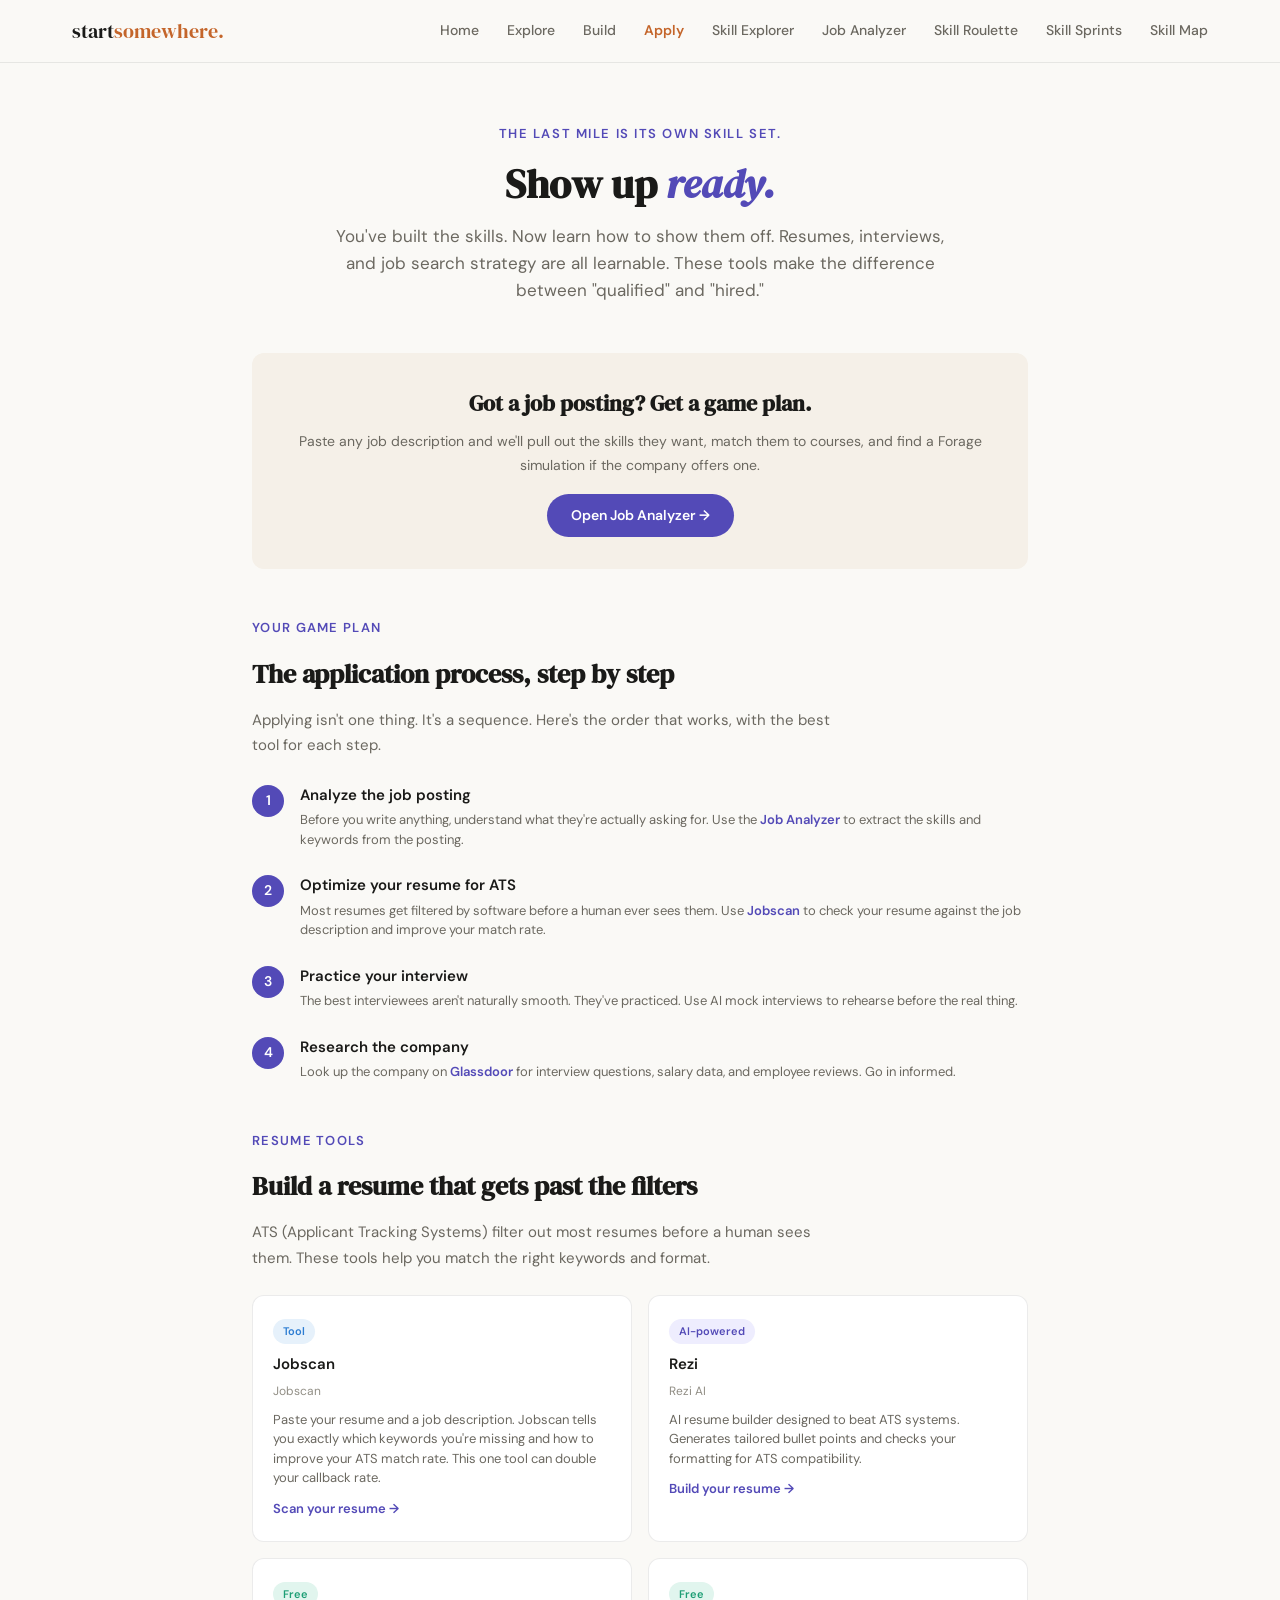
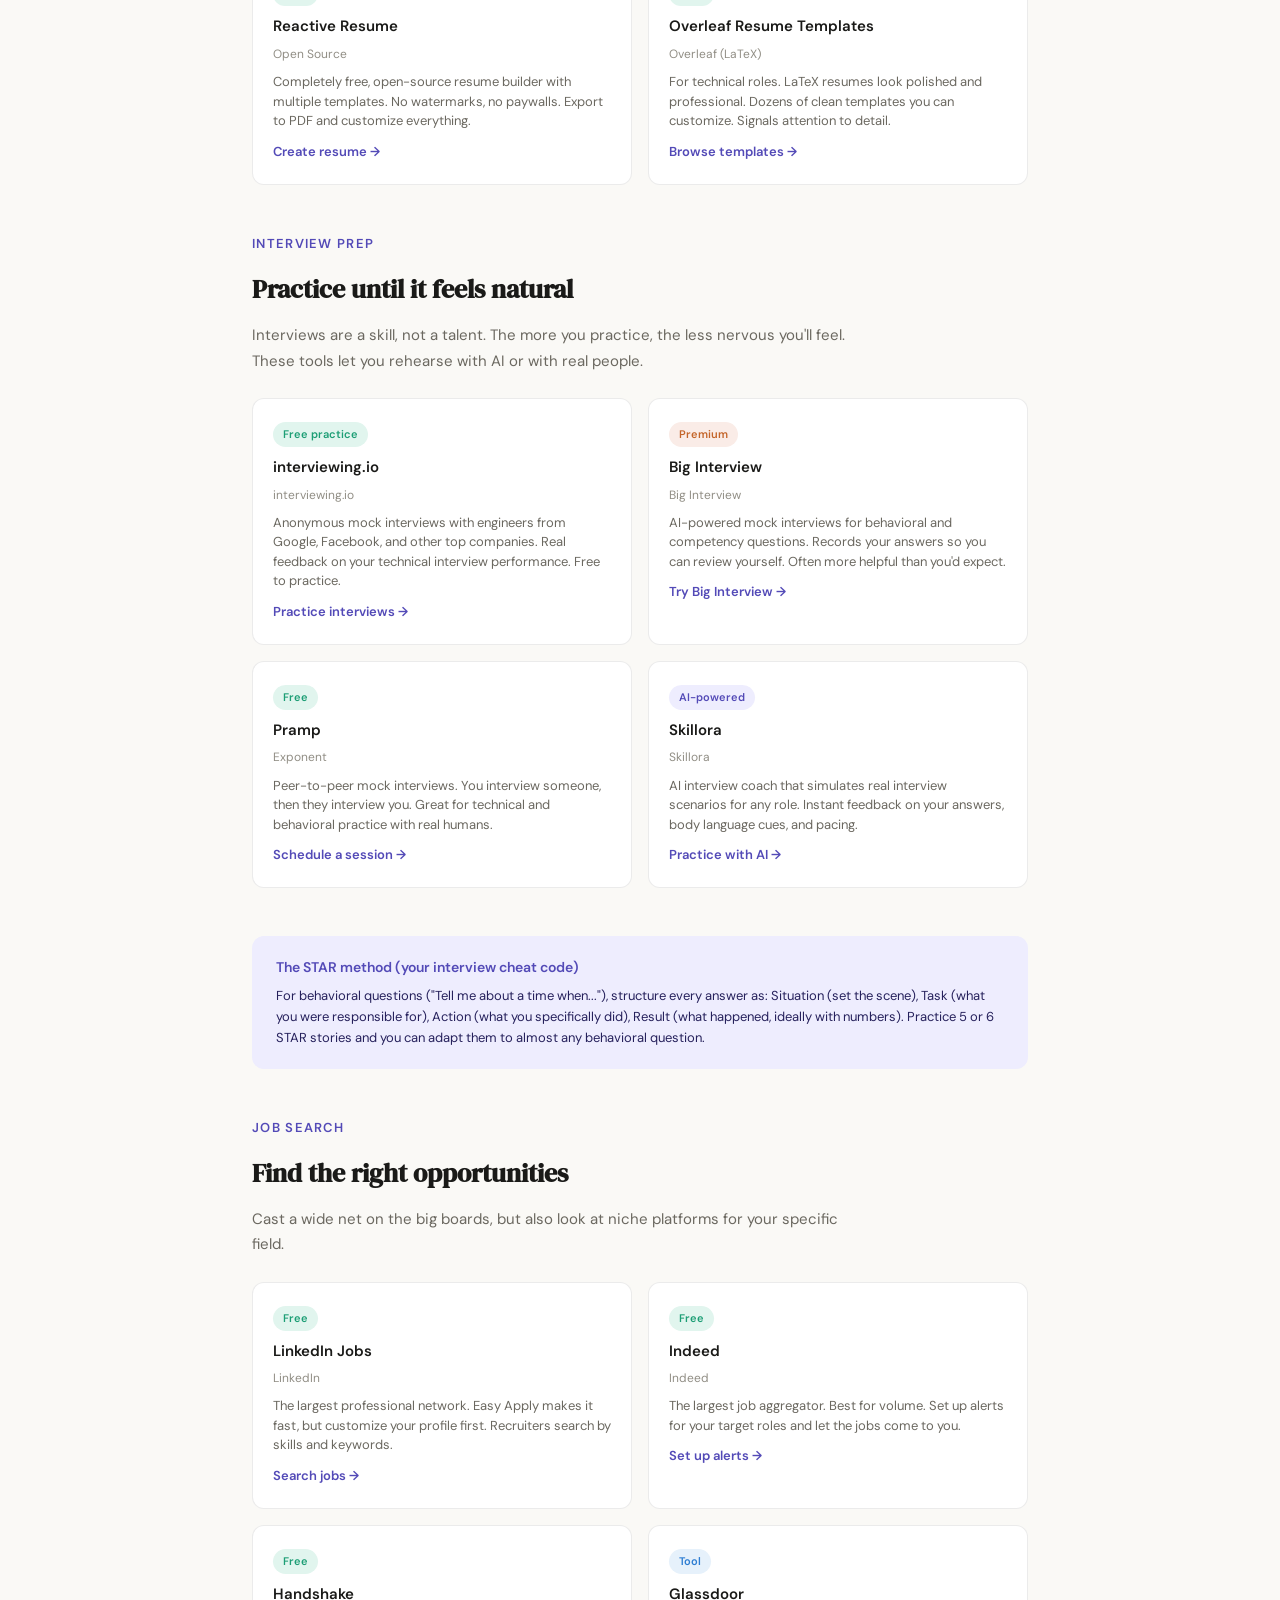
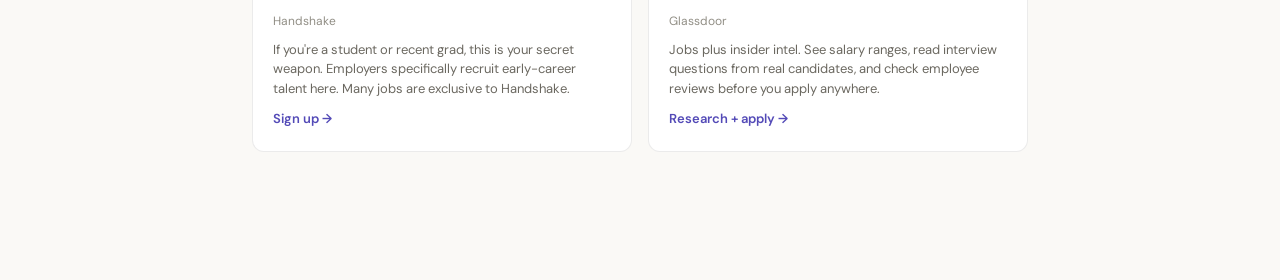
==== apply.html @ e643c097 "Initial commit" ====
<!DOCTYPE html>
<html lang="en">
<head>
<meta charset="UTF-8">
<meta name="viewport" content="width=device-width, initial-scale=1.0">
<title>Start Somewhere — Apply</title>
<link href="https://fonts.googleapis.com/css2?family=DM+Serif+Display:ital@0;1&family=DM+Sans:ital,wght@0,400;0,500;0,600;1,400&display=swap" rel="stylesheet">
<style>
nav { position: sticky; top: 0; z-index: 100; background: rgba(250,249,246,0.95); backdrop-filter: blur(20px); border-bottom: 1px solid rgba(0,0,0,0.08); }
.nav-inner { display: flex; align-items: center; justify-content: space-between; padding: 14px 2rem; max-width: 1200px; margin: 0 auto; }
.nav-logo { font-family: 'DM Serif Display', Georgia, serif; font-size: 20px; text-decoration: none; }
.nav-logo .s { color: #1A1A18; }
.nav-logo .sw { color: #C4652A; }
.nav-links { display: flex; gap: 1.75rem; align-items: center; }
.nav-links a { font-size: 14px; color: #6B6860; text-decoration: none; font-weight: 500; transition: color 0.2s; }
.nav-links a:hover { color: #1A1A18; }
.nav-links a.active { color: #C4652A; font-weight: 600; }
:root {
  --bg: #FAF9F6; --bg-warm: #F5F0E8; --bg-card: #FFFFFF;
  --text: #1A1A18; --text-muted: #6B6860; --text-soft: #918E85;
  --accent: #C4652A; --accent-hover: #A8521F; --accent-light: #FAECE7;
  --teal: #1D9E75; --teal-light: #E1F5EE;
  --purple: #534AB7; --purple-light: #EEEDFE;
  --blue: #2D7DD2; --blue-light: #E6F1FB;
  --border: rgba(0,0,0,0.08);
  --serif: 'DM Serif Display', Georgia, serif;
  --sans: 'DM Sans', -apple-system, sans-serif;
  --radius: 12px; --radius-sm: 8px;
}
* { margin: 0; padding: 0; box-sizing: border-box; }
body { font-family: var(--sans); background: var(--bg); color: var(--text); line-height: 1.7; }

.page-hero { text-align: center; padding: 60px 2rem 48px; max-width: 680px; margin: 0 auto; }
.page-hero .eyebrow { font-size: 13px; font-weight: 600; text-transform: uppercase; letter-spacing: 0.12em; color: var(--purple); margin-bottom: 1rem; }
.page-hero h1 { font-family: var(--serif); font-size: 40px; line-height: 1.15; margin-bottom: 1rem; }
.page-hero h1 em { font-style: italic; color: var(--purple); }
.page-hero p { font-size: 17px; color: var(--text-muted); line-height: 1.6; }

.content { max-width: 840px; margin: 0 auto; padding: 0 2rem 80px; }
.section-label { font-size: 13px; font-weight: 600; text-transform: uppercase; letter-spacing: 0.1em; color: var(--purple); margin-bottom: 0.75rem; }
.section-heading { font-family: var(--serif); font-size: 26px; margin-bottom: 0.75rem; }
.section-desc { font-size: 15px; color: var(--text-muted); margin-bottom: 1.5rem; max-width: 600px; }

.resource-grid { display: grid; grid-template-columns: 1fr 1fr; gap: 1rem; margin-bottom: 3rem; }
.resource-card {
  background: var(--bg-card); border: 1px solid var(--border); border-radius: var(--radius);
  padding: 1.25rem; text-decoration: none; color: inherit; display: block; transition: all 0.25s;
}
.resource-card:hover { border-color: var(--purple); transform: translateY(-2px); box-shadow: 0 6px 20px rgba(0,0,0,0.05); }
.tag { display: inline-block; font-size: 11px; font-weight: 600; padding: 3px 10px; border-radius: 20px; margin-bottom: 8px; }
.tag-free { background: var(--teal-light); color: var(--teal); }
.tag-ai { background: var(--purple-light); color: var(--purple); }
.tag-tool { background: var(--blue-light); color: var(--blue); }
.tag-premium { background: var(--accent-light); color: var(--accent); }
.resource-card h3 { font-size: 15px; font-weight: 600; margin-bottom: 4px; }
.resource-card .provider { font-size: 12px; color: var(--text-soft); margin-bottom: 8px; }
.resource-card p { font-size: 13px; color: var(--text-muted); line-height: 1.5; }
.resource-card .arrow { font-size: 13px; color: var(--purple); font-weight: 600; margin-top: 10px; display: inline-block; transition: transform 0.2s; }
.resource-card:hover .arrow { transform: translateX(4px); }

.internal-cta {
  background: var(--bg-warm); border-radius: var(--radius); padding: 2rem; text-align: center; margin-bottom: 3rem;
}
.internal-cta h3 { font-family: var(--serif); font-size: 22px; margin-bottom: 0.5rem; }
.internal-cta p { font-size: 14px; color: var(--text-muted); margin-bottom: 1rem; }
.internal-cta a {
  display: inline-block; background: var(--purple); color: white; padding: 10px 24px;
  border-radius: 999px; text-decoration: none; font-size: 14px; font-weight: 600; transition: background 0.2s;
}
.internal-cta a:hover { background: #3C3489; }

.tip-box {
  background: var(--purple-light); border-radius: var(--radius); padding: 1.25rem 1.5rem; margin-bottom: 3rem;
}
.tip-box h4 { font-size: 14px; font-weight: 600; color: var(--purple); margin-bottom: 6px; }
.tip-box p { font-size: 13px; color: #26215C; line-height: 1.6; }

.steps { margin-bottom: 3rem; }
.step {
  display: flex; gap: 1rem; align-items: flex-start; margin-bottom: 1.5rem;
}
.step-num {
  width: 32px; height: 32px; border-radius: 50%; background: var(--purple); color: white;
  display: flex; align-items: center; justify-content: center; font-size: 14px; font-weight: 600;
  flex-shrink: 0; margin-top: 2px;
}
.step-content h3 { font-size: 15px; font-weight: 600; margin-bottom: 2px; }
.step-content p { font-size: 13px; color: var(--text-muted); line-height: 1.5; }
.step-content a { color: var(--purple); font-weight: 600; text-decoration: none; }
.step-content a:hover { text-decoration: underline; }

@media (max-width: 640px) {
  .nav-inner { padding: 12px 1rem; }
  .nav-links { gap: 1rem; flex-wrap: wrap; }
  .resource-grid { grid-template-columns: 1fr; }
  
  
  .page-hero { padding: 40px 1.5rem 32px; }
  .page-hero h1 { font-size: 30px; }
  .content { padding: 0 1.5rem 60px; }
}

/* MOBILE HAMBURGER NAV */
.nav-hamburger {
  display: none; align-items: center; justify-content: center;
  width: 36px; height: 36px; cursor: pointer; border: none;
  background: transparent; padding: 0; flex-direction: column; gap: 5px;
}
.nav-hamburger span {
  display: block; width: 20px; height: 2px; background: #1A1A18;
  transition: all 0.3s; border-radius: 1px;
}
.nav-hamburger.open span:nth-child(1) { transform: translateY(7px) rotate(45deg); }
.nav-hamburger.open span:nth-child(2) { opacity: 0; }
.nav-hamburger.open span:nth-child(3) { transform: translateY(-7px) rotate(-45deg); }
.mobile-menu {
  display: none; position: fixed; top: 53px; left: 0; right: 0; bottom: 0;
  background: rgba(250,249,246,0.98); backdrop-filter: blur(20px);
  z-index: 99; padding: 2rem 1.5rem; overflow-y: auto;
}
.mobile-menu.open { display: flex; flex-direction: column; gap: 0; }
.mobile-menu a {
  display: block; padding: 14px 0; font-size: 16px; color: #6B6860;
  text-decoration: none; font-weight: 500; border-bottom: 1px solid rgba(0,0,0,0.08);
  transition: color 0.2s;
}
.mobile-menu a:hover, .mobile-menu a.active { color: #C4652A; }
@media (max-width: 768px) { .nav-hamburger { display: flex; } .nav-links { display: none !important; } }
</style>
</head>
<body>

<nav>
  <div class="nav-inner">
    <a href="start-somewhere.html" class="nav-logo"><span class="s">start</span><span class="sw">somewhere.</span></a>
    <button class="nav-hamburger" id="navHamburger" onclick="toggleMobileMenu()"><span></span><span></span><span></span></button>
    <div class="nav-links">
      <a href="start-somewhere.html">Home</a>
      <a href="explore.html">Explore</a>
      <a href="build.html">Build</a>
      <a href="apply.html" class="active">Apply</a>
      <a href="skill-explorer-production.html">Skill Explorer</a>
      <a href="job-analyzer.html">Job Analyzer</a>
      <a href="skill-roulette.html">Skill Roulette</a>
      <a href="skill-sprints.html">Skill Sprints</a>
      <a href="skill-map.html">Skill Map</a>
    </div>
  </div>
</nav>
<div class="mobile-menu" id="mobileMenu">
  <a href="start-somewhere.html">Home</a>
  <a href="explore.html">Explore</a>
  <a href="build.html">Build</a>
  <a href="apply.html" class="active">Apply</a>
  <a href="skill-explorer-production.html">Skill Explorer</a>
  <a href="job-analyzer.html">Job Analyzer</a>
  <a href="skill-roulette.html">Skill Roulette</a>
  <a href="skill-sprints.html">Skill Sprints</a>
  <a href="skill-map.html">Skill Map</a>
</div>

<div class="page-hero">
  <div class="eyebrow">The last mile is its own skill set.</div>
  <h1>Show up <em>ready.</em></h1>
  <p>You've built the skills. Now learn how to show them off. Resumes, interviews, and job search strategy are all learnable. These tools make the difference between "qualified" and "hired."</p>
</div>

<div class="content">

  <div class="internal-cta">
    <h3>Got a job posting? Get a game plan.</h3>
    <p>Paste any job description and we'll pull out the skills they want, match them to courses, and find a Forage simulation if the company offers one.</p>
    <a href="job-analyzer.html">Open Job Analyzer &#8594;</a>
  </div>

  <div class="section-label">Your game plan</div>
  <h2 class="section-heading">The application process, step by step</h2>
  <p class="section-desc">Applying isn't one thing. It's a sequence. Here's the order that works, with the best tool for each step.</p>

  <div class="steps">
    <div class="step">
      <div class="step-num">1</div>
      <div class="step-content">
        <h3>Analyze the job posting</h3>
        <p>Before you write anything, understand what they're actually asking for. Use the <a href="job-analyzer.html">Job Analyzer</a> to extract the skills and keywords from the posting.</p>
      </div>
    </div>
    <div class="step">
      <div class="step-num">2</div>
      <div class="step-content">
        <h3>Optimize your resume for ATS</h3>
        <p>Most resumes get filtered by software before a human ever sees them. Use <a href="https://www.jobscan.co/" target="_blank" rel="noopener">Jobscan</a> to check your resume against the job description and improve your match rate.</p>
      </div>
    </div>
    <div class="step">
      <div class="step-num">3</div>
      <div class="step-content">
        <h3>Practice your interview</h3>
        <p>The best interviewees aren't naturally smooth. They've practiced. Use AI mock interviews to rehearse before the real thing.</p>
      </div>
    </div>
    <div class="step">
      <div class="step-num">4</div>
      <div class="step-content">
        <h3>Research the company</h3>
        <p>Look up the company on <a href="https://www.glassdoor.com/" target="_blank" rel="noopener">Glassdoor</a> for interview questions, salary data, and employee reviews. Go in informed.</p>
      </div>
    </div>
  </div>

  <div class="section-label">Resume tools</div>
  <h2 class="section-heading">Build a resume that gets past the filters</h2>
  <p class="section-desc">ATS (Applicant Tracking Systems) filter out most resumes before a human sees them. These tools help you match the right keywords and format.</p>

  <div class="resource-grid">
    <a class="resource-card" href="https://www.jobscan.co/" target="_blank" rel="noopener">
      <span class="tag tag-tool">Tool</span>
      <h3>Jobscan</h3>
      <div class="provider">Jobscan</div>
      <p>Paste your resume and a job description. Jobscan tells you exactly which keywords you're missing and how to improve your ATS match rate. This one tool can double your callback rate.</p>
      <span class="arrow">Scan your resume &#8594;</span>
    </a>
    <a class="resource-card" href="https://www.rezi.ai/" target="_blank" rel="noopener">
      <span class="tag tag-ai">AI-powered</span>
      <h3>Rezi</h3>
      <div class="provider">Rezi AI</div>
      <p>AI resume builder designed to beat ATS systems. Generates tailored bullet points and checks your formatting for ATS compatibility.</p>
      <span class="arrow">Build your resume &#8594;</span>
    </a>
    <a class="resource-card" href="https://rxresu.me/" target="_blank" rel="noopener">
      <span class="tag tag-free">Free</span>
      <h3>Reactive Resume</h3>
      <div class="provider">Open Source</div>
      <p>Completely free, open-source resume builder with multiple templates. No watermarks, no paywalls. Export to PDF and customize everything.</p>
      <span class="arrow">Create resume &#8594;</span>
    </a>
    <a class="resource-card" href="https://www.overleaf.com/latex/templates/tagged/cv" target="_blank" rel="noopener">
      <span class="tag tag-free">Free</span>
      <h3>Overleaf Resume Templates</h3>
      <div class="provider">Overleaf (LaTeX)</div>
      <p>For technical roles. LaTeX resumes look polished and professional. Dozens of clean templates you can customize. Signals attention to detail.</p>
      <span class="arrow">Browse templates &#8594;</span>
    </a>
  </div>

  <div class="section-label">Interview prep</div>
  <h2 class="section-heading">Practice until it feels natural</h2>
  <p class="section-desc">Interviews are a skill, not a talent. The more you practice, the less nervous you'll feel. These tools let you rehearse with AI or with real people.</p>

  <div class="resource-grid">
    <a class="resource-card" href="https://www.interviewing.io/" target="_blank" rel="noopener">
      <span class="tag tag-free">Free practice</span>
      <h3>interviewing.io</h3>
      <div class="provider">interviewing.io</div>
      <p>Anonymous mock interviews with engineers from Google, Facebook, and other top companies. Real feedback on your technical interview performance. Free to practice.</p>
      <span class="arrow">Practice interviews &#8594;</span>
    </a>
    <a class="resource-card" href="https://www.biginterview.com/" target="_blank" rel="noopener">
      <span class="tag tag-premium">Premium</span>
      <h3>Big Interview</h3>
      <div class="provider">Big Interview</div>
      <p>AI-powered mock interviews for behavioral and competency questions. Records your answers so you can review yourself. Often more helpful than you'd expect.</p>
      <span class="arrow">Try Big Interview &#8594;</span>
    </a>
    <a class="resource-card" href="https://www.pramp.com/" target="_blank" rel="noopener">
      <span class="tag tag-free">Free</span>
      <h3>Pramp</h3>
      <div class="provider">Exponent</div>
      <p>Peer-to-peer mock interviews. You interview someone, then they interview you. Great for technical and behavioral practice with real humans.</p>
      <span class="arrow">Schedule a session &#8594;</span>
    </a>
    <a class="resource-card" href="https://www.skillora.ai/" target="_blank" rel="noopener">
      <span class="tag tag-ai">AI-powered</span>
      <h3>Skillora</h3>
      <div class="provider">Skillora</div>
      <p>AI interview coach that simulates real interview scenarios for any role. Instant feedback on your answers, body language cues, and pacing.</p>
      <span class="arrow">Practice with AI &#8594;</span>
    </a>
  </div>

  <div class="tip-box">
    <h4>The STAR method (your interview cheat code)</h4>
    <p>For behavioral questions ("Tell me about a time when..."), structure every answer as: Situation (set the scene), Task (what you were responsible for), Action (what you specifically did), Result (what happened, ideally with numbers). Practice 5 or 6 STAR stories and you can adapt them to almost any behavioral question.</p>
  </div>

  <div class="section-label">Job search</div>
  <h2 class="section-heading">Find the right opportunities</h2>
  <p class="section-desc">Cast a wide net on the big boards, but also look at niche platforms for your specific field.</p>

  <div class="resource-grid">
    <a class="resource-card" href="https://www.linkedin.com/jobs/" target="_blank" rel="noopener">
      <span class="tag tag-free">Free</span>
      <h3>LinkedIn Jobs</h3>
      <div class="provider">LinkedIn</div>
      <p>The largest professional network. Easy Apply makes it fast, but customize your profile first. Recruiters search by skills and keywords.</p>
      <span class="arrow">Search jobs &#8594;</span>
    </a>
    <a class="resource-card" href="https://www.indeed.com/" target="_blank" rel="noopener">
      <span class="tag tag-free">Free</span>
      <h3>Indeed</h3>
      <div class="provider">Indeed</div>
      <p>The largest job aggregator. Best for volume. Set up alerts for your target roles and let the jobs come to you.</p>
      <span class="arrow">Set up alerts &#8594;</span>
    </a>
    <a class="resource-card" href="https://joinhandshake.com/" target="_blank" rel="noopener">
      <span class="tag tag-free">Free</span>
      <h3>Handshake</h3>
      <div class="provider">Handshake</div>
      <p>If you're a student or recent grad, this is your secret weapon. Employers specifically recruit early-career talent here. Many jobs are exclusive to Handshake.</p>
      <span class="arrow">Sign up &#8594;</span>
    </a>
    <a class="resource-card" href="https://www.glassdoor.com/" target="_blank" rel="noopener">
      <span class="tag tag-tool">Tool</span>
      <h3>Glassdoor</h3>
      <div class="provider">Glassdoor</div>
      <p>Jobs plus insider intel. See salary ranges, read interview questions from real candidates, and check employee reviews before you apply anywhere.</p>
      <span class="arrow">Research + apply &#8594;</span>
    </a>
  </div>

</div>


<script>
function toggleMobileMenu(){var h=document.getElementById('navHamburger'),m=document.getElementById('mobileMenu');h.classList.toggle('open');m.classList.toggle('open');document.body.style.overflow=m.classList.contains('open')?'hidden':'';}
</script>
<!-- SS_PROGRESS_TRACKER -->
<script>
// ========== START SOMEWHERE PROGRESS TRACKER ==========
// Self-contained gamified progress system using localStorage
(function() {
  var LEVELS = [
    { name: "Curious", xp: 0, color: "#918E85" },
    { name: "Explorer", xp: 25, color: "#534AB7" },
    { name: "Builder", xp: 75, color: "#1D9E75" },
    { name: "Momentum", xp: 150, color: "#C4652A" },
    { name: "Unstoppable", xp: 300, color: "#B8336A" }
  ];

  var BADGES = {
    first_step:     { icon: "🚀", name: "First Step",      desc: "Did something. That's the whole point.", check: function(s) { return s.totalActions >= 1; } },
    sprint_star:    { icon: "⚡", name: "Sprint Star",      desc: "Completed 5 skill sprints.", check: function(s) { return s.sprintsCompleted >= 5; } },
    scholar:        { icon: "📚", name: "Scholar",          desc: "Clicked through to 10 courses.", check: function(s) { return s.coursesClicked >= 10; } },
    cartographer:   { icon: "🗺️", name: "Cartographer",    desc: "Explored the Skill Map.", check: function(s) { return s.visitedPages.indexOf("skill-map") >= 0; } },
    deep_diver:     { icon: "🔍", name: "Deep Diver",       desc: "Checked out 3 different careers.", check: function(s) { return s.careersViewed >= 3; } },
    full_send:      { icon: "🎯", name: "Full Send",        desc: "Visited Explore, Build, and Apply.", check: function(s) { var p = s.visitedPages; return p.indexOf("explore") >= 0 && p.indexOf("build") >= 0 && p.indexOf("apply") >= 0; } },
    roulette:       { icon: "🎲", name: "Roulette Roller",  desc: "Spun the roulette 3 times.", check: function(s) { return s.rouletteSpins >= 3; } },
    completionist:  { icon: "👑", name: "Completionist",    desc: "Finished all 18 sprints.", check: function(s) { return s.sprintsCompleted >= 18; } },
    skill_hunter:   { icon: "🎪", name: "Skill Hunter",     desc: "Explored 10 different skills.", check: function(s) { return s.skillsExplored >= 10; } },
    analyzer:       { icon: "🔬", name: "Analyzer",         desc: "Used the Job Analyzer.", check: function(s) { return s.jobsAnalyzed >= 1; } }
  };

  // ---- State management ----
  function getState() {
    try {
      var raw = localStorage.getItem("ss_progress");
      if (raw) return JSON.parse(raw);
    } catch(e) {}
    return {
      xp: 0,
      totalActions: 0,
      sprintsCompleted: 0,
      coursesClicked: 0,
      careersViewed: 0,
      skillsExplored: 0,
      rouletteSpins: 0,
      jobsAnalyzed: 0,
      visitedPages: [],
      earnedBadges: [],
      completedSprintIds: [],
      viewedCareerNames: [],
      clickedCourseNames: [],
      exploredSkillNames: []
    };
  }

  function saveState(s) {
    try { localStorage.setItem("ss_progress", JSON.stringify(s)); } catch(e) {}
  }

  function getLevel(xp) {
    var level = LEVELS[0];
    for (var i = 0; i < LEVELS.length; i++) {
      if (xp >= LEVELS[i].xp) level = LEVELS[i];
    }
    return level;
  }

  function getNextLevel(xp) {
    for (var i = 0; i < LEVELS.length; i++) {
      if (xp < LEVELS[i].xp) return LEVELS[i];
    }
    return null;
  }

  function checkBadges(state) {
    var newBadges = [];
    var keys = Object.keys(BADGES);
    for (var i = 0; i < keys.length; i++) {
      var key = keys[i];
      if (state.earnedBadges.indexOf(key) < 0 && BADGES[key].check(state)) {
        state.earnedBadges.push(key);
        newBadges.push(key);
      }
    }
    return newBadges;
  }

  // ---- Public API ----
  window.SSProgress = {
    award: function(type, detail) {
      var s = getState();
      var xpGain = 0;

      if (type === "sprint") {
        if (detail && s.completedSprintIds.indexOf(detail) >= 0) return; // already done
        if (detail) s.completedSprintIds.push(detail);
        s.sprintsCompleted++;
        xpGain = 15;
      } else if (type === "course") {
        if (detail && s.clickedCourseNames.indexOf(detail) < 0) {
          s.clickedCourseNames.push(detail);
        }
        s.coursesClicked++;
        xpGain = 5;
      } else if (type === "career") {
        if (detail && s.viewedCareerNames.indexOf(detail) < 0) {
          s.viewedCareerNames.push(detail);
          s.careersViewed++;
          xpGain = 5;
        }
      } else if (type === "skill") {
        if (detail && s.exploredSkillNames.indexOf(detail) < 0) {
          s.exploredSkillNames.push(detail);
          s.skillsExplored++;
          xpGain = 3;
        }
      } else if (type === "roulette") {
        s.rouletteSpins++;
        xpGain = 5;
      } else if (type === "job_analyze") {
        s.jobsAnalyzed++;
        xpGain = 10;
      } else if (type === "page") {
        if (detail && s.visitedPages.indexOf(detail) < 0) {
          s.visitedPages.push(detail);
          xpGain = 1;
        }
      }

      if (xpGain > 0) {
        s.xp += xpGain;
        s.totalActions++;
        var oldLevel = getLevel(s.xp - xpGain);
        var newLevel = getLevel(s.xp);
        var newBadges = checkBadges(s);
        saveState(s);
        updateWidget(s);

        if (newLevel.name !== oldLevel.name) {
          showToast("Level up! You're now " + newLevel.name + " 🎉", newLevel.color);
        } else if (newBadges.length > 0) {
          var b = BADGES[newBadges[0]];
          showToast(b.icon + " " + b.name + " unlocked!", "#C4652A");
        } else if (xpGain >= 10) {
          showToast("+" + xpGain + " XP", "#1D9E75");
        }
      }
    },

    getState: getState,
    getLevel: function() { return getLevel(getState().xp); },

    reset: function() {
      localStorage.removeItem("ss_progress");
      updateWidget(getState());
    }
  };

  // ---- Toast notification ----
  function showToast(msg, color) {
    var toast = document.createElement("div");
    toast.className = "ss-toast";
    toast.style.cssText = "position:fixed;bottom:80px;right:20px;z-index:10001;background:" + (color || "#C4652A") + ";color:white;padding:10px 18px;border-radius:8px;font-family:'DM Sans',sans-serif;font-size:14px;font-weight:600;opacity:0;transform:translateY(10px);transition:all 0.3s;box-shadow:0 4px 12px rgba(0,0,0,0.15);pointer-events:none;";
    toast.textContent = msg;
    document.body.appendChild(toast);
    requestAnimationFrame(function() {
      toast.style.opacity = "1";
      toast.style.transform = "translateY(0)";
    });
    setTimeout(function() {
      toast.style.opacity = "0";
      toast.style.transform = "translateY(10px)";
      setTimeout(function() { toast.remove(); }, 300);
    }, 2500);
  }

  // ---- Widget ----
  function createWidget() {
    var css = document.createElement("style");
    css.textContent = [
      ".ss-widget{position:fixed;bottom:20px;right:20px;z-index:10000;font-family:'DM Sans',sans-serif;}",
      ".ss-pill{display:flex;align-items:center;gap:8px;background:#FFFFFF;border:1px solid rgba(0,0,0,0.1);border-radius:40px;padding:6px 14px 6px 8px;cursor:pointer;box-shadow:0 2px 12px rgba(0,0,0,0.08);transition:all 0.2s;}",
      ".ss-pill:hover{box-shadow:0 4px 20px rgba(0,0,0,0.12);transform:translateY(-1px);}",
      ".ss-pill-xp{width:28px;height:28px;border-radius:50%;display:flex;align-items:center;justify-content:center;font-size:12px;font-weight:700;color:white;}",
      ".ss-pill-info{display:flex;flex-direction:column;line-height:1.2;}",
      ".ss-pill-level{font-size:11px;font-weight:600;color:#1A1A18;}",
      ".ss-pill-bar{width:60px;height:4px;background:#F0EDE6;border-radius:2px;overflow:hidden;margin-top:2px;}",
      ".ss-pill-fill{height:100%;border-radius:2px;transition:width 0.5s ease;}",
      ".ss-panel{position:absolute;bottom:50px;right:0;width:300px;background:#FFFFFF;border:1px solid rgba(0,0,0,0.1);border-radius:16px;box-shadow:0 8px 30px rgba(0,0,0,0.12);padding:20px;display:none;max-height:70vh;overflow-y:auto;}",
      ".ss-panel.open{display:block;animation:ss-fadeIn 0.2s ease;}",
      "@keyframes ss-fadeIn{from{opacity:0;transform:translateY(8px)}to{opacity:1;transform:translateY(0)}}",
      ".ss-panel-header{display:flex;justify-content:space-between;align-items:center;margin-bottom:16px;}",
      ".ss-panel-title{font-family:'DM Serif Display',Georgia,serif;font-size:20px;}",
      ".ss-panel-xp{font-size:13px;color:#6B6860;font-weight:500;}",
      ".ss-progress-bar{width:100%;height:8px;background:#F0EDE6;border-radius:4px;overflow:hidden;margin-bottom:4px;}",
      ".ss-progress-fill{height:100%;border-radius:4px;transition:width 0.5s ease;}",
      ".ss-progress-label{display:flex;justify-content:space-between;font-size:11px;color:#918E85;margin-bottom:20px;}",
      ".ss-stats{display:grid;grid-template-columns:1fr 1fr;gap:8px;margin-bottom:20px;}",
      ".ss-stat{background:#FAF9F6;border-radius:8px;padding:10px;text-align:center;}",
      ".ss-stat-num{font-size:20px;font-weight:700;color:#1A1A18;}",
      ".ss-stat-label{font-size:11px;color:#6B6860;margin-top:2px;}",
      ".ss-badges-title{font-size:12px;font-weight:600;text-transform:uppercase;letter-spacing:0.08em;color:#918E85;margin-bottom:10px;}",
      ".ss-badge{display:flex;align-items:center;gap:10px;padding:8px 0;border-bottom:1px solid rgba(0,0,0,0.04);}",
      ".ss-badge:last-child{border-bottom:none;}",
      ".ss-badge-icon{font-size:20px;width:32px;height:32px;display:flex;align-items:center;justify-content:center;background:#FAF9F6;border-radius:8px;flex-shrink:0;}",
      ".ss-badge-locked .ss-badge-icon{filter:grayscale(1);opacity:0.3;}",
      ".ss-badge-info{flex:1;min-width:0;}",
      ".ss-badge-name{font-size:13px;font-weight:600;color:#1A1A18;}",
      ".ss-badge-locked .ss-badge-name{color:#918E85;}",
      ".ss-badge-desc{font-size:11px;color:#918E85;line-height:1.3;}",
      "@media(max-width:480px){.ss-panel{width:280px;right:-5px;}.ss-widget{bottom:12px;right:12px;}}"
    ].join("
");
    document.head.appendChild(css);

    var widget = document.createElement("div");
    widget.className = "ss-widget";
    widget.id = "ss-widget";
    widget.innerHTML = '<div class="ss-pill" id="ss-pill">' +
      '<div class="ss-pill-xp" id="ss-pill-icon"></div>' +
      '<div class="ss-pill-info">' +
        '<div class="ss-pill-level" id="ss-pill-level"></div>' +
        '<div class="ss-pill-bar"><div class="ss-pill-fill" id="ss-pill-fill"></div></div>' +
      '</div>' +
    '</div>' +
    '<div class="ss-panel" id="ss-panel"></div>';
    document.body.appendChild(widget);

    document.getElementById("ss-pill").addEventListener("click", function(e) {
      e.stopPropagation();
      var panel = document.getElementById("ss-panel");
      panel.classList.toggle("open");
      if (panel.classList.contains("open")) renderPanel(getState());
    });

    document.addEventListener("click", function(e) {
      var panel = document.getElementById("ss-panel");
      if (panel && panel.classList.contains("open") && !e.target.closest(".ss-widget")) {
        panel.classList.remove("open");
      }
    });
  }

  function updateWidget(state) {
    var level = getLevel(state.xp);
    var next = getNextLevel(state.xp);
    var pct = 100;
    if (next) {
      pct = Math.round(((state.xp - level.xp) / (next.xp - level.xp)) * 100);
    }

    var icon = document.getElementById("ss-pill-icon");
    var levelEl = document.getElementById("ss-pill-level");
    var fill = document.getElementById("ss-pill-fill");

    if (icon) {
      icon.style.background = level.color;
      icon.textContent = state.xp;
    }
    if (levelEl) levelEl.textContent = level.name;
    if (fill) {
      fill.style.width = pct + "%";
      fill.style.background = level.color;
    }
  }

  function renderPanel(state) {
    var level = getLevel(state.xp);
    var next = getNextLevel(state.xp);
    var pct = 100;
    var nextLabel = "Max level!";
    if (next) {
      pct = Math.round(((state.xp - level.xp) / (next.xp - level.xp)) * 100);
      nextLabel = next.xp + " XP to " + next.name;
    }

    var badgesHTML = "";
    var badgeKeys = Object.keys(BADGES);
    for (var i = 0; i < badgeKeys.length; i++) {
      var key = badgeKeys[i];
      var b = BADGES[key];
      var earned = state.earnedBadges.indexOf(key) >= 0;
      badgesHTML += '<div class="ss-badge ' + (earned ? "" : "ss-badge-locked") + '">' +
        '<div class="ss-badge-icon">' + b.icon + '</div>' +
        '<div class="ss-badge-info">' +
          '<div class="ss-badge-name">' + b.name + '</div>' +
          '<div class="ss-badge-desc">' + (earned ? b.desc : "???") + '</div>' +
        '</div>' +
      '</div>';
    }

    document.getElementById("ss-panel").innerHTML =
      '<div class="ss-panel-header">' +
        '<div class="ss-panel-title">Your Progress</div>' +
        '<div class="ss-panel-xp">' + state.xp + ' XP</div>' +
      '</div>' +
      '<div class="ss-progress-bar"><div class="ss-progress-fill" style="width:' + pct + '%;background:' + level.color + '"></div></div>' +
      '<div class="ss-progress-label"><span>' + level.name + '</span><span>' + nextLabel + '</span></div>' +
      '<div class="ss-stats">' +
        '<div class="ss-stat"><div class="ss-stat-num">' + state.sprintsCompleted + '</div><div class="ss-stat-label">Sprints</div></div>' +
        '<div class="ss-stat"><div class="ss-stat-num">' + state.coursesClicked + '</div><div class="ss-stat-label">Courses</div></div>' +
        '<div class="ss-stat"><div class="ss-stat-num">' + state.careersViewed + '</div><div class="ss-stat-label">Careers</div></div>' +
        '<div class="ss-stat"><div class="ss-stat-num">' + state.earnedBadges.length + '/' + badgeKeys.length + '</div><div class="ss-stat-label">Badges</div></div>' +
      '</div>' +
      '<div class="ss-badges-title">Badges</div>' +
      badgesHTML;
  }

  // ---- Auto-detect page and track visit ----
  function detectPage() {
    var path = window.location.pathname.split("/").pop().replace(".html", "");
    var pageMap = {
      "start-somewhere": "home",
      "explore": "explore",
      "build": "build",
      "apply": "apply",
      "skill-explorer-production": "skill-explorer",
      "job-analyzer": "job-analyzer",
      "skill-roulette": "skill-roulette",
      "skill-sprints": "skill-sprints",
      "skill-map": "skill-map",
      "career": "career"
    };
    return pageMap[path] || path;
  }

  // ---- Init ----
  if (document.readyState === "loading") {
    document.addEventListener("DOMContentLoaded", init);
  } else {
    init();
  }

  function init() {
    createWidget();
    var state = getState();

    // Track page visit
    var page = detectPage();
    if (page) {
      SSProgress.award("page", page);
    }

    // Auto-track career page views
    if (page === "career") {
      var params = new URLSearchParams(window.location.search);
      var job = params.get("job");
      if (job) SSProgress.award("career", job);
    }

    updateWidget(getState());
  }
})();
</script>

</body>
</html>
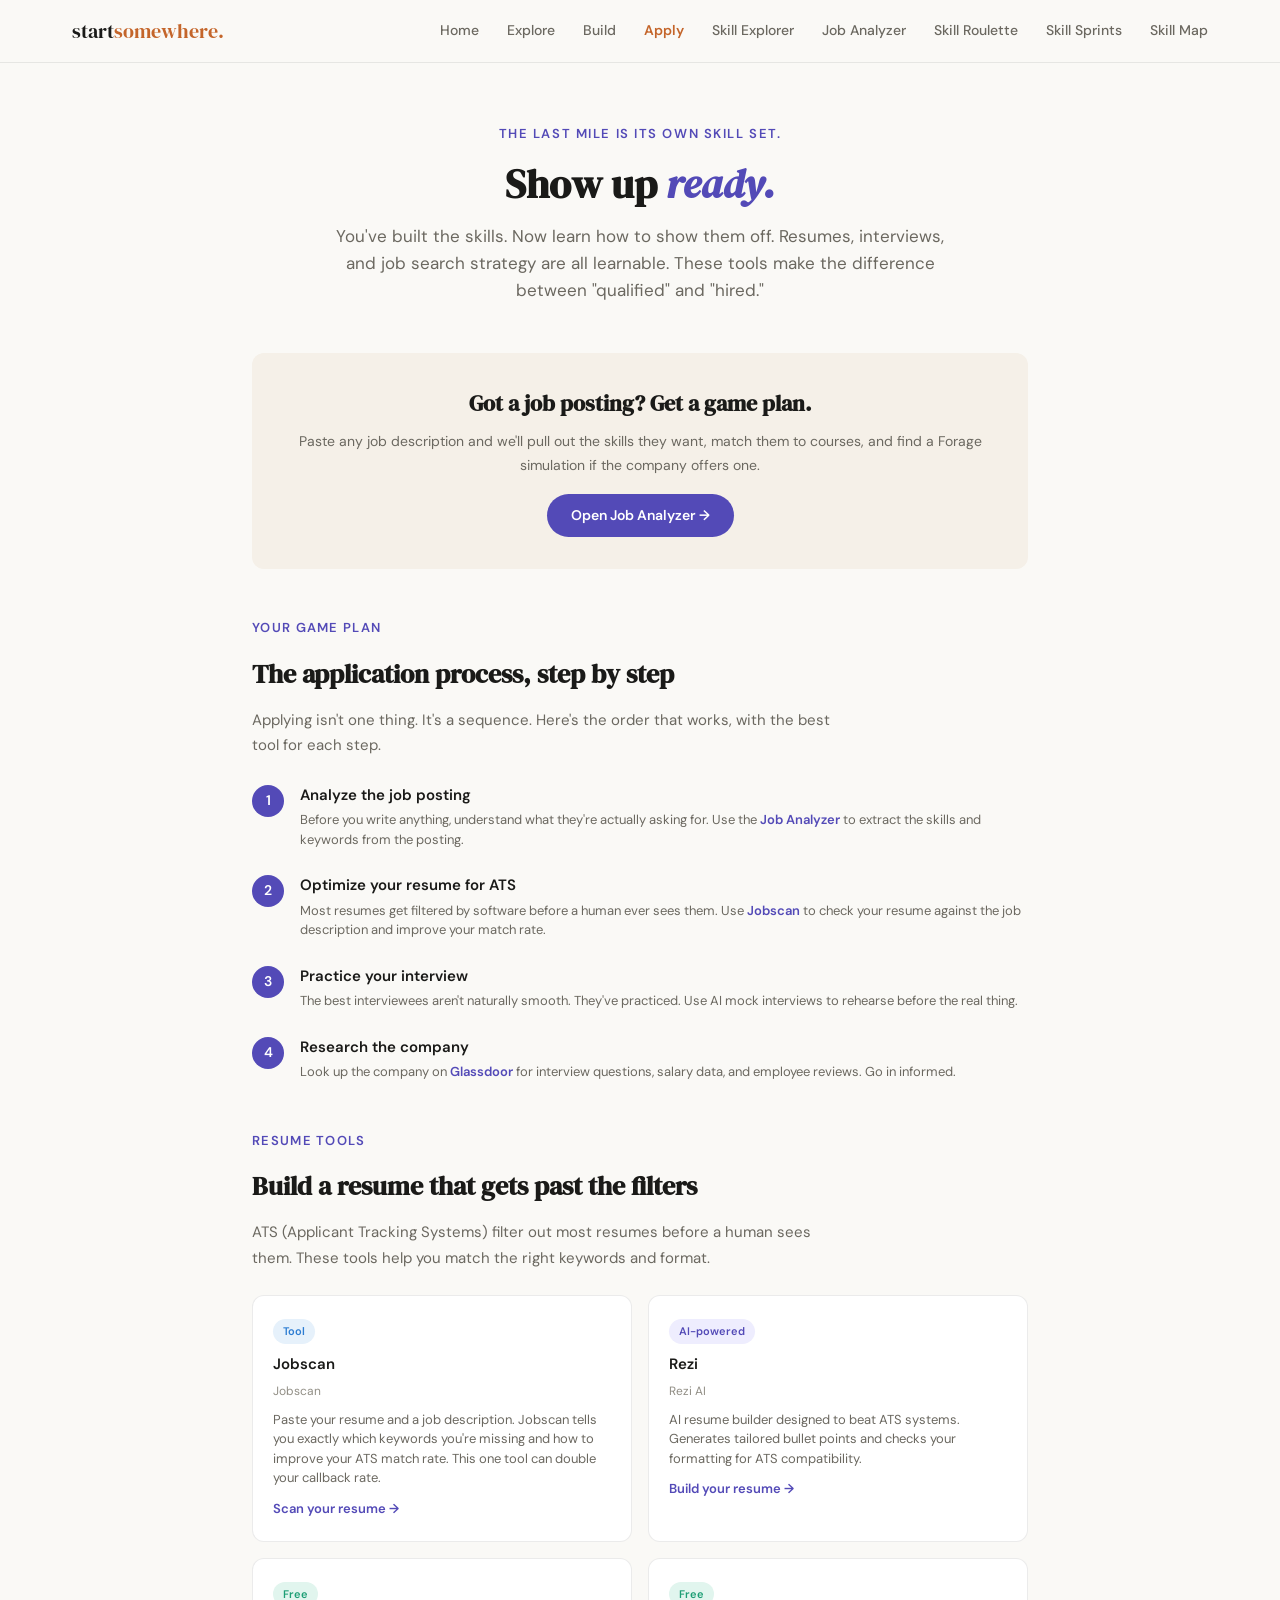
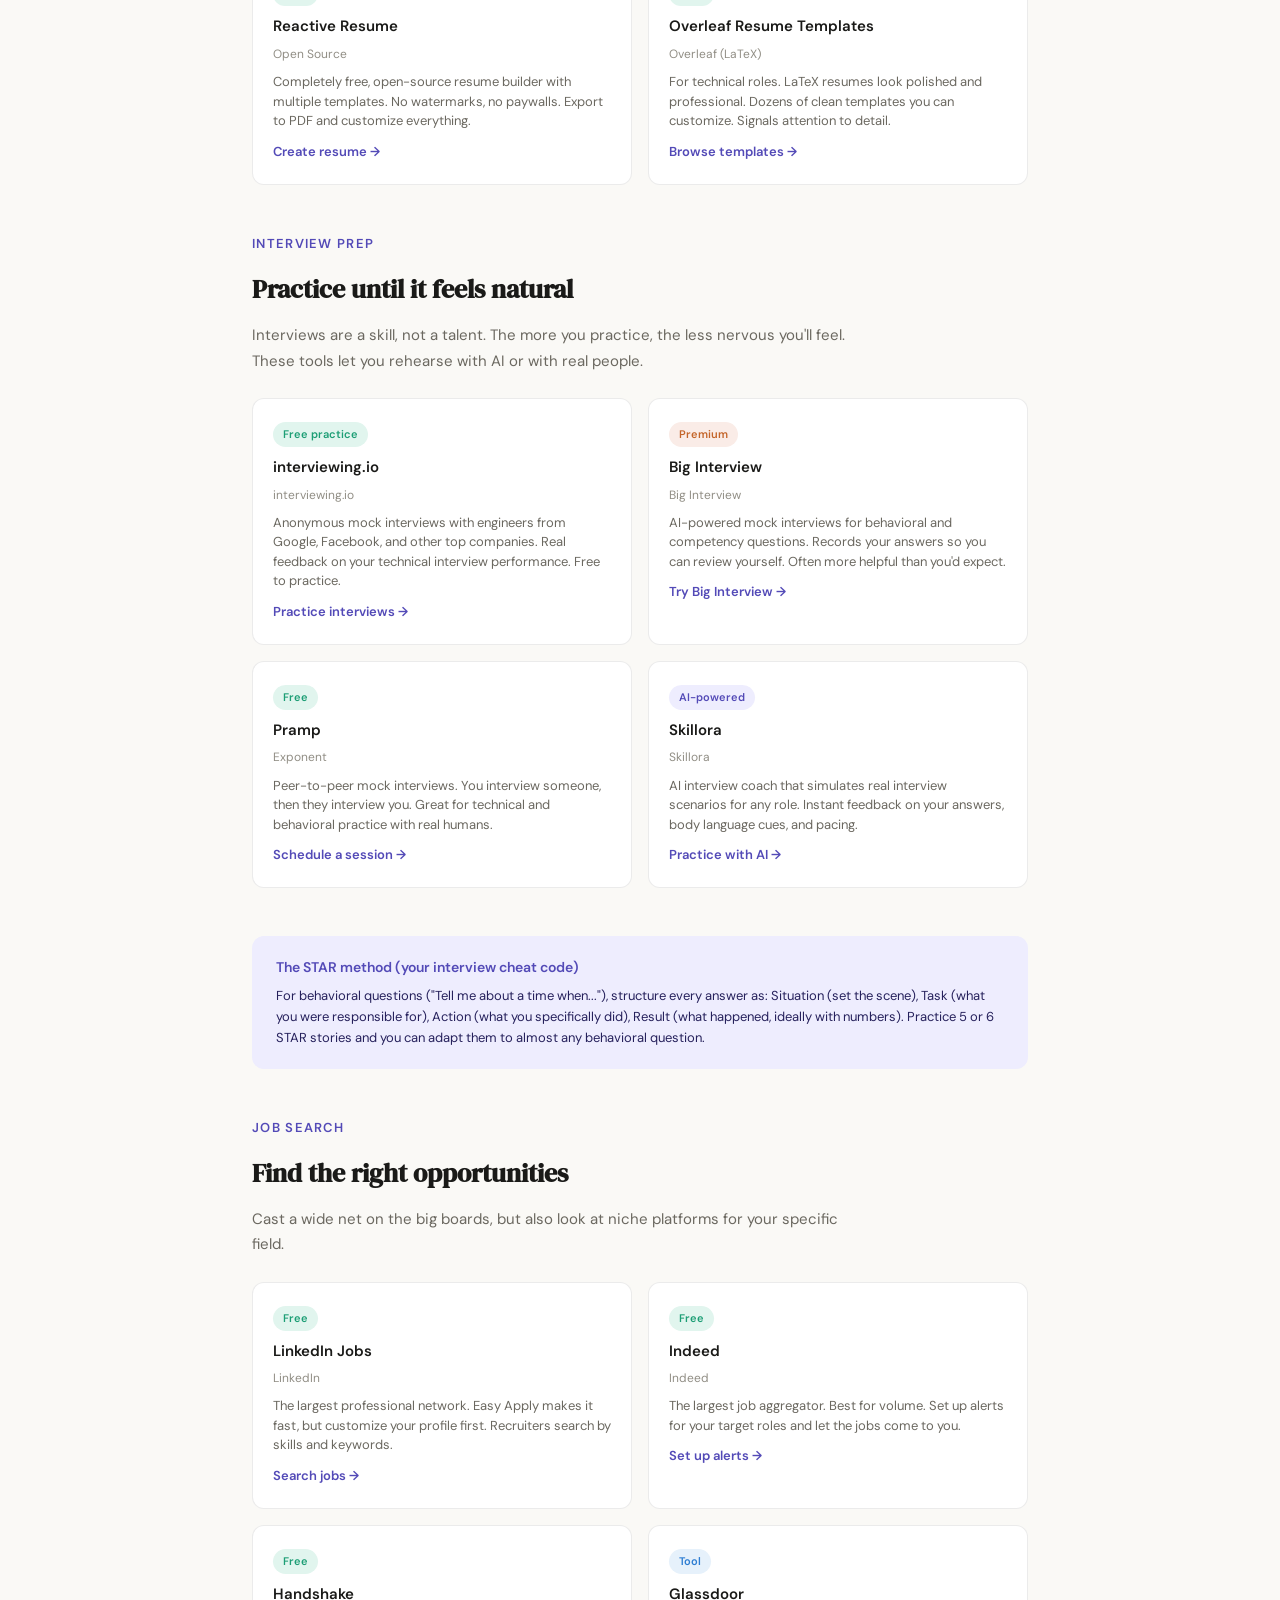
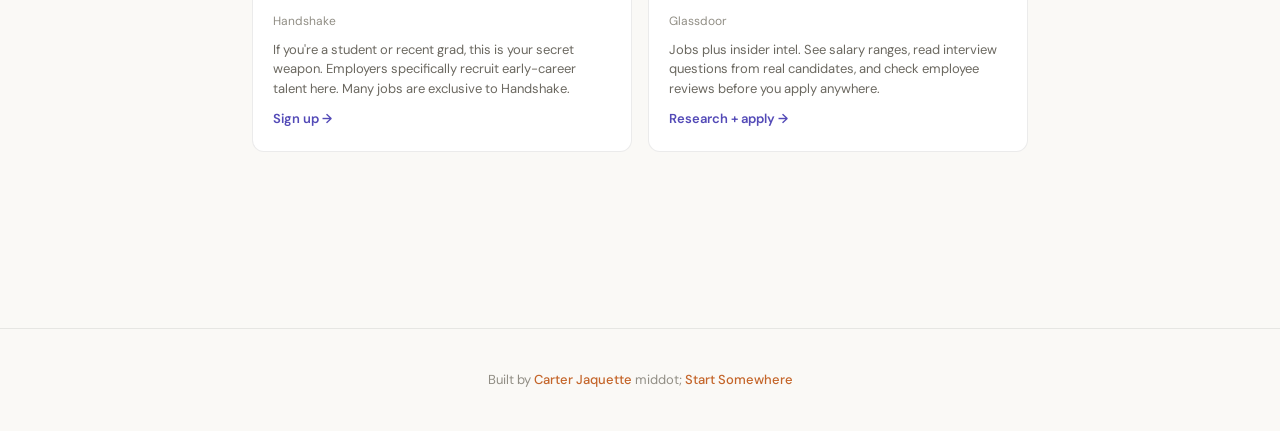
==== commit 3adc8173: "Add portfolio back-link footer to all pages Every page now has a footer linking back to carterjacket" ====
--- a/apply.html
+++ b/apply.html
@@ -674,5 +674,6 @@
 })();
 </script>
 
+<footer style="padding:2.5rem 2rem;text-align:center;border-top:1px solid rgba(0,0,0,0.08);margin-top:3rem;"><p style="font-size:13px;color:#918E85;font-family:DM Sans,-apple-system,sans-serif;">Built by <a href="https://carterjacket.github.io" style="color:#C4652A;text-decoration:none;font-weight:500;">Carter Jaquette</a> </body>middot; <a href="start-somewhere.html" style="color:#C4652A;text-decoration:none;font-weight:500;">Start Somewhere</a></p></footer>
 </body>
 </html>
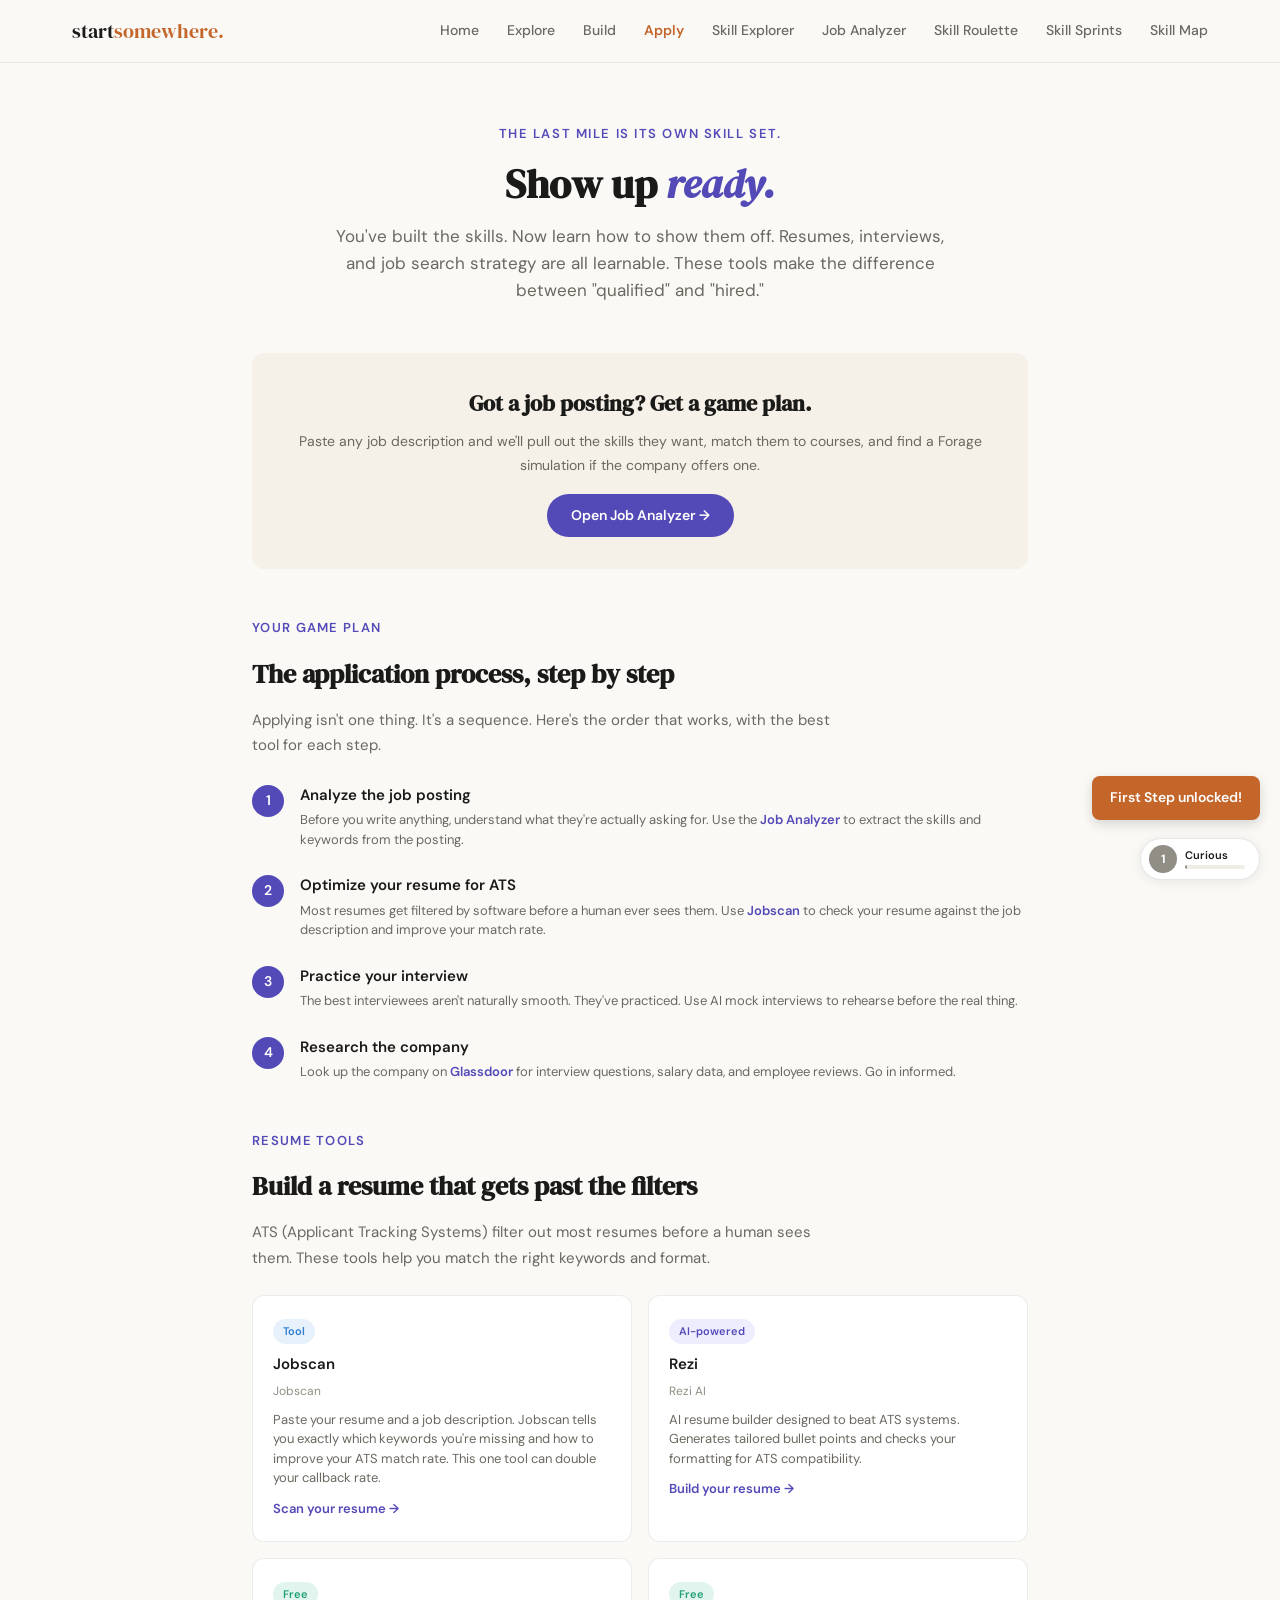
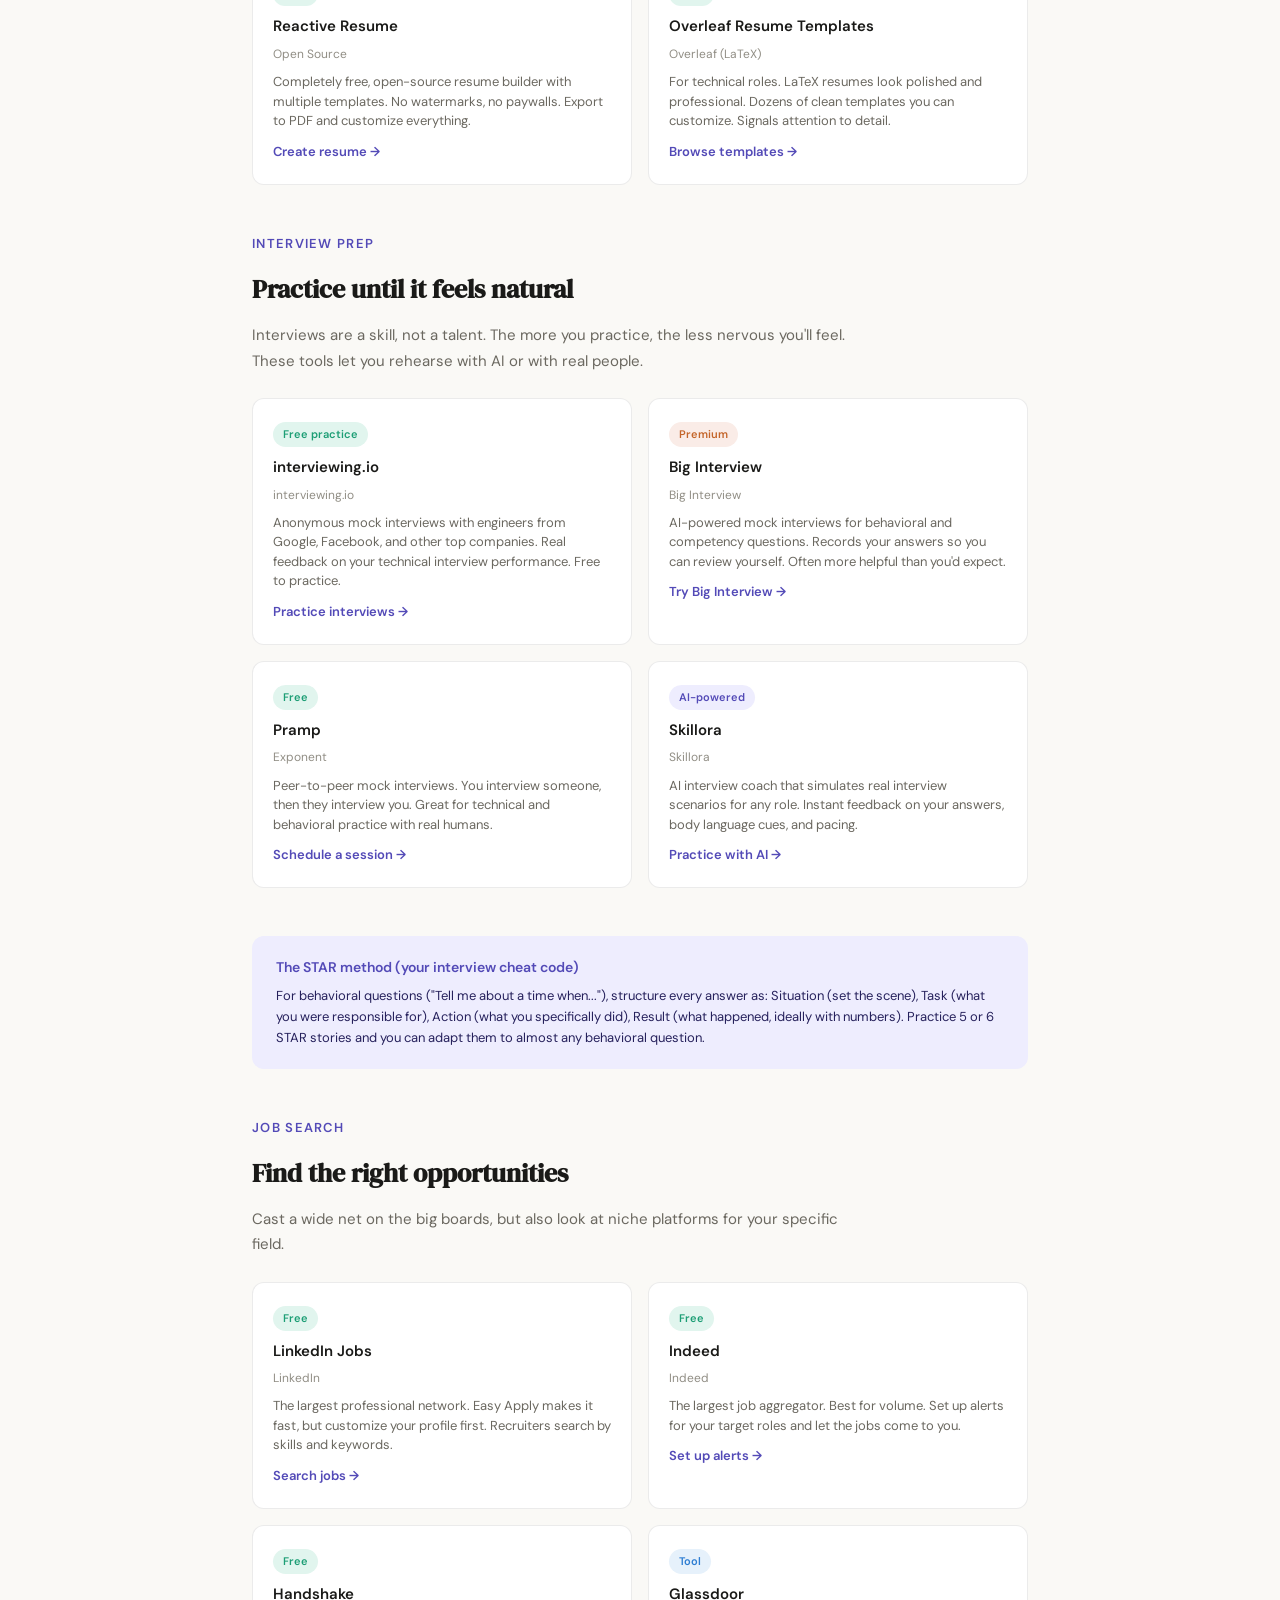
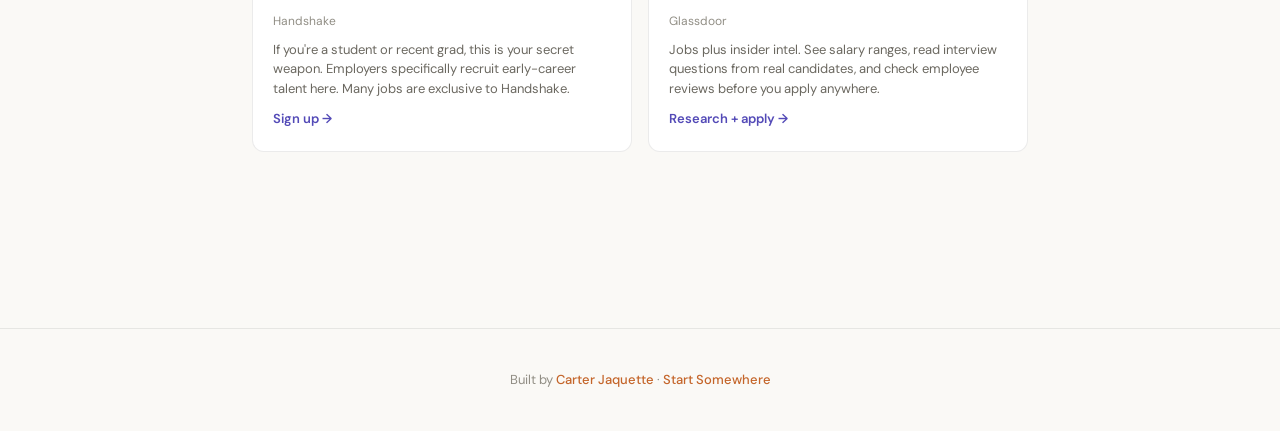
==== commit 2f0b2165: "Replace emojis with SVG icons, remove em dashes, fix gamification widget Swap childish emoji for inl" ====
--- a/apply.html
+++ b/apply.html
@@ -3,7 +3,7 @@
 <head>
 <meta charset="UTF-8">
 <meta name="viewport" content="width=device-width, initial-scale=1.0">
-<title>Start Somewhere — Apply</title>
+<title>Start Somewhere: Apply</title>
 <link href="https://fonts.googleapis.com/css2?family=DM+Serif+Display:ital@0;1&family=DM+Sans:ital,wght@0,400;0,500;0,600;1,400&display=swap" rel="stylesheet">
 <style>
 nav { position: sticky; top: 0; z-index: 100; background: rgba(250,249,246,0.95); backdrop-filter: blur(20px); border-bottom: 1px solid rgba(0,0,0,0.08); }
@@ -338,16 +338,16 @@
   ];
 
   var BADGES = {
-    first_step:     { icon: "🚀", name: "First Step",      desc: "Did something. That's the whole point.", check: function(s) { return s.totalActions >= 1; } },
-    sprint_star:    { icon: "⚡", name: "Sprint Star",      desc: "Completed 5 skill sprints.", check: function(s) { return s.sprintsCompleted >= 5; } },
-    scholar:        { icon: "📚", name: "Scholar",          desc: "Clicked through to 10 courses.", check: function(s) { return s.coursesClicked >= 10; } },
-    cartographer:   { icon: "🗺️", name: "Cartographer",    desc: "Explored the Skill Map.", check: function(s) { return s.visitedPages.indexOf("skill-map") >= 0; } },
-    deep_diver:     { icon: "🔍", name: "Deep Diver",       desc: "Checked out 3 different careers.", check: function(s) { return s.careersViewed >= 3; } },
-    full_send:      { icon: "🎯", name: "Full Send",        desc: "Visited Explore, Build, and Apply.", check: function(s) { var p = s.visitedPages; return p.indexOf("explore") >= 0 && p.indexOf("build") >= 0 && p.indexOf("apply") >= 0; } },
-    roulette:       { icon: "🎲", name: "Roulette Roller",  desc: "Spun the roulette 3 times.", check: function(s) { return s.rouletteSpins >= 3; } },
-    completionist:  { icon: "👑", name: "Completionist",    desc: "Finished all 18 sprints.", check: function(s) { return s.sprintsCompleted >= 18; } },
-    skill_hunter:   { icon: "🎪", name: "Skill Hunter",     desc: "Explored 10 different skills.", check: function(s) { return s.skillsExplored >= 10; } },
-    analyzer:       { icon: "🔬", name: "Analyzer",         desc: "Used the Job Analyzer.", check: function(s) { return s.jobsAnalyzed >= 1; } }
+    first_step:     { icon: "<svg width='20' height='20' viewBox='0 0 24 24' fill='none' stroke='#C4652A' stroke-width='2' stroke-linecap='round' stroke-linejoin='round'><path d='M4.5 16.5c-1.5 1.26-2 5-2 5s3.74-.5 5-2c.71-.84.7-2.13-.09-2.91a2.18 2.18 0 0 0-2.91-.09z'/><path d='M12 15l-3-3a22 22 0 0 1 2-3.95A12.88 12.88 0 0 1 22 2c0 2.72-.78 7.5-6 11a22.35 22.35 0 0 1-4 2z'/><path d='M9 12H4s.55-3.03 2-4c1.62-1.08 5 0 5 0'/><path d='M12 15v5s3.03-.55 4-2c1.08-1.62 0-5 0-5'/></svg>", name: "First Step",      desc: "Did something. That's the whole point.", check: function(s) { return s.totalActions >= 1; } },
+    sprint_star:    { icon: "<svg width='20' height='20' viewBox='0 0 24 24' fill='none' stroke='#C4652A' stroke-width='2' stroke-linecap='round' stroke-linejoin='round'><polygon points='13 2 3 14 12 14 11 22 21 10 12 10 13 2'/></svg>", name: "Sprint Star",      desc: "Completed 5 skill sprints.", check: function(s) { return s.sprintsCompleted >= 5; } },
+    scholar:        { icon: "<svg width='20' height='20' viewBox='0 0 24 24' fill='none' stroke='#C4652A' stroke-width='2' stroke-linecap='round' stroke-linejoin='round'><path d='M2 3h6a4 4 0 0 1 4 4v14a3 3 0 0 0-3-3H2z'/><path d='M22 3h-6a4 4 0 0 0-4 4v14a3 3 0 0 1 3-3h7z'/></svg>", name: "Scholar",          desc: "Clicked through to 10 courses.", check: function(s) { return s.coursesClicked >= 10; } },
+    cartographer:   { icon: "<svg width='20' height='20' viewBox='0 0 24 24' fill='none' stroke='#C4652A' stroke-width='2' stroke-linecap='round' stroke-linejoin='round'><polygon points='3 6 9 3 15 6 21 3 21 18 15 21 9 18 3 21'/><line x1='9' y1='3' x2='9' y2='18'/><line x1='15' y1='6' x2='15' y2='21'/></svg>", name: "Cartographer",    desc: "Explored the Skill Map.", check: function(s) { return s.visitedPages.indexOf("skill-map") >= 0; } },
+    deep_diver:     { icon: "<svg width='20' height='20' viewBox='0 0 24 24' fill='none' stroke='#C4652A' stroke-width='2' stroke-linecap='round' stroke-linejoin='round'><circle cx='11' cy='11' r='8'/><line x1='21' y1='21' x2='16.65' y2='16.65'/></svg>", name: "Deep Diver",       desc: "Checked out 3 different careers.", check: function(s) { return s.careersViewed >= 3; } },
+    full_send:      { icon: "<svg width='20' height='20' viewBox='0 0 24 24' fill='none' stroke='#C4652A' stroke-width='2' stroke-linecap='round' stroke-linejoin='round'><circle cx='12' cy='12' r='10'/><circle cx='12' cy='12' r='6'/><circle cx='12' cy='12' r='2'/></svg>", name: "Full Send",        desc: "Visited Explore, Build, and Apply.", check: function(s) { var p = s.visitedPages; return p.indexOf("explore") >= 0 && p.indexOf("build") >= 0 && p.indexOf("apply") >= 0; } },
+    roulette:       { icon: "<svg width='20' height='20' viewBox='0 0 24 24' fill='none' stroke='#C4652A' stroke-width='2' stroke-linecap='round' stroke-linejoin='round'><rect x='3' y='3' width='18' height='18' rx='2'/><circle cx='8' cy='8' r='1' fill='#C4652A'/><circle cx='16' cy='8' r='1' fill='#C4652A'/><circle cx='12' cy='12' r='1' fill='#C4652A'/><circle cx='8' cy='16' r='1' fill='#C4652A'/><circle cx='16' cy='16' r='1' fill='#C4652A'/></svg>", name: "Roulette Roller",  desc: "Spun the roulette 3 times.", check: function(s) { return s.rouletteSpins >= 3; } },
+    completionist:  { icon: "<svg width='20' height='20' viewBox='0 0 24 24' fill='none' stroke='#C4652A' stroke-width='2' stroke-linecap='round' stroke-linejoin='round'><path d='M2 4l3 12h14l3-12-6 7-4-7-4 7-6-7z'/><path d='M5 20h14'/></svg>", name: "Completionist",    desc: "Finished all 18 sprints.", check: function(s) { return s.sprintsCompleted >= 18; } },
+    skill_hunter:   { icon: "<svg width='20' height='20' viewBox='0 0 24 24' fill='none' stroke='#C4652A' stroke-width='2' stroke-linecap='round' stroke-linejoin='round'><path d='M3.5 21 14 3'/><path d='M20.5 21 10 3'/><path d='M15.5 21 12 15l-3.5 6'/><path d='M2 21h20'/></svg>", name: "Skill Hunter",     desc: "Explored 10 different skills.", check: function(s) { return s.skillsExplored >= 10; } },
+    analyzer:       { icon: "<svg width='20' height='20' viewBox='0 0 24 24' fill='none' stroke='#C4652A' stroke-width='2' stroke-linecap='round' stroke-linejoin='round'><path d='M6 18h8'/><path d='M3 22h18'/><path d='M14 22a7 7 0 1 0 0-14h-1'/><path d='M9 14h2'/><path d='M9 12a2 2 0 0 1-2-2V6h6v4a2 2 0 0 1-2 2z'/><path d='M12 6V3a1 1 0 0 0-1-1H9a1 1 0 0 0-1 1v3'/></svg>", name: "Analyzer",         desc: "Used the Job Analyzer.", check: function(s) { return s.jobsAnalyzed >= 1; } }
   };
 
   // ---- State management ----
@@ -458,10 +458,10 @@
         updateWidget(s);
 
         if (newLevel.name !== oldLevel.name) {
-          showToast("Level up! You're now " + newLevel.name + " 🎉", newLevel.color);
+          showToast("Level up! You're now " + newLevel.name + "!", newLevel.color);
         } else if (newBadges.length > 0) {
           var b = BADGES[newBadges[0]];
-          showToast(b.icon + " " + b.name + " unlocked!", "#C4652A");
+          showToast(b.name + " unlocked!", "#C4652A");
         } else if (xpGain >= 10) {
           showToast("+" + xpGain + " XP", "#1D9E75");
         }
@@ -530,8 +530,7 @@
       ".ss-badge-locked .ss-badge-name{color:#918E85;}",
       ".ss-badge-desc{font-size:11px;color:#918E85;line-height:1.3;}",
       "@media(max-width:480px){.ss-panel{width:280px;right:-5px;}.ss-widget{bottom:12px;right:12px;}}"
-    ].join("
-");
+    ].join("\n");
     document.head.appendChild(css);
 
     var widget = document.createElement("div");
@@ -674,6 +673,6 @@
 })();
 </script>
 
-<footer style="padding:2.5rem 2rem;text-align:center;border-top:1px solid rgba(0,0,0,0.08);margin-top:3rem;"><p style="font-size:13px;color:#918E85;font-family:DM Sans,-apple-system,sans-serif;">Built by <a href="https://carterjacket.github.io" style="color:#C4652A;text-decoration:none;font-weight:500;">Carter Jaquette</a> </body>middot; <a href="start-somewhere.html" style="color:#C4652A;text-decoration:none;font-weight:500;">Start Somewhere</a></p></footer>
+<footer style="padding:2.5rem 2rem;text-align:center;border-top:1px solid rgba(0,0,0,0.08);margin-top:3rem;"><p style="font-size:13px;color:#918E85;font-family:DM Sans,-apple-system,sans-serif;">Built by <a href="https://carterjacket.github.io" style="color:#C4652A;text-decoration:none;font-weight:500;">Carter Jaquette</a> &middot; <a href="start-somewhere.html" style="color:#C4652A;text-decoration:none;font-weight:500;">Start Somewhere</a></p></footer>
 </body>
 </html>
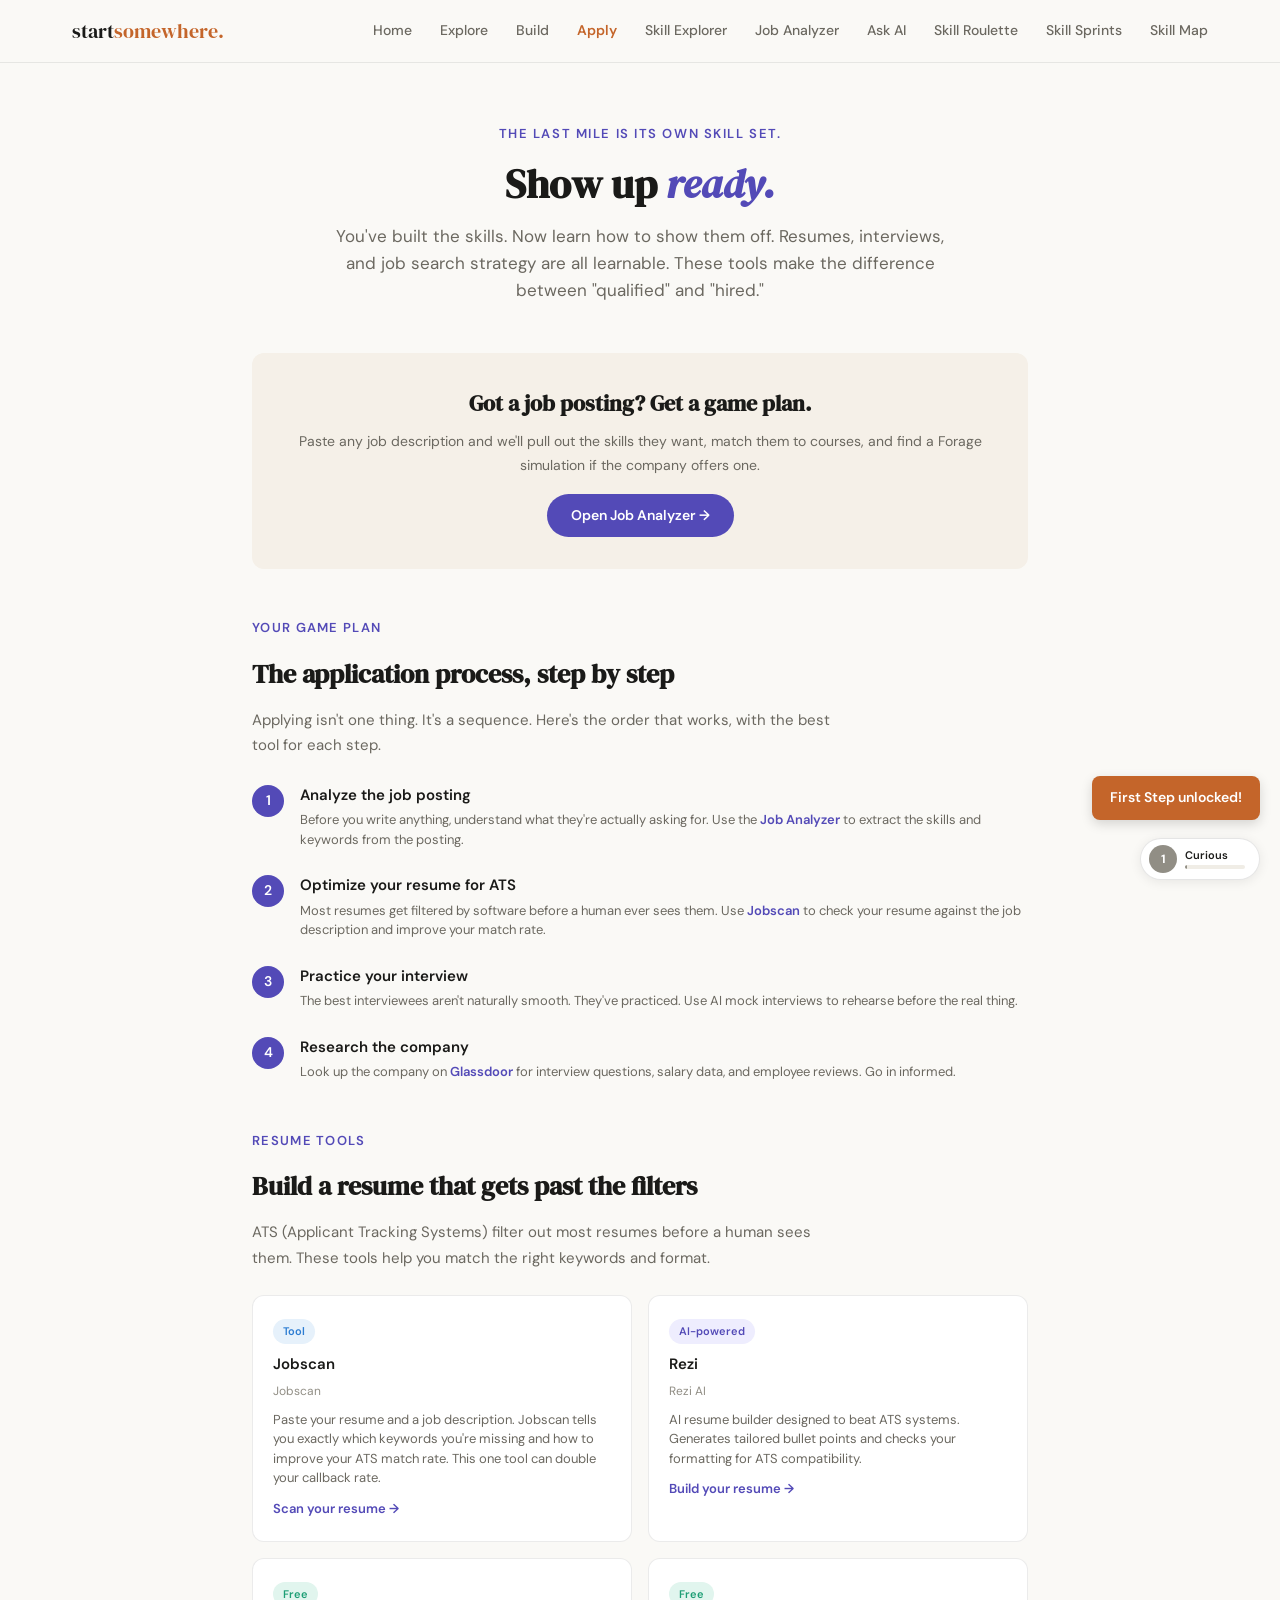
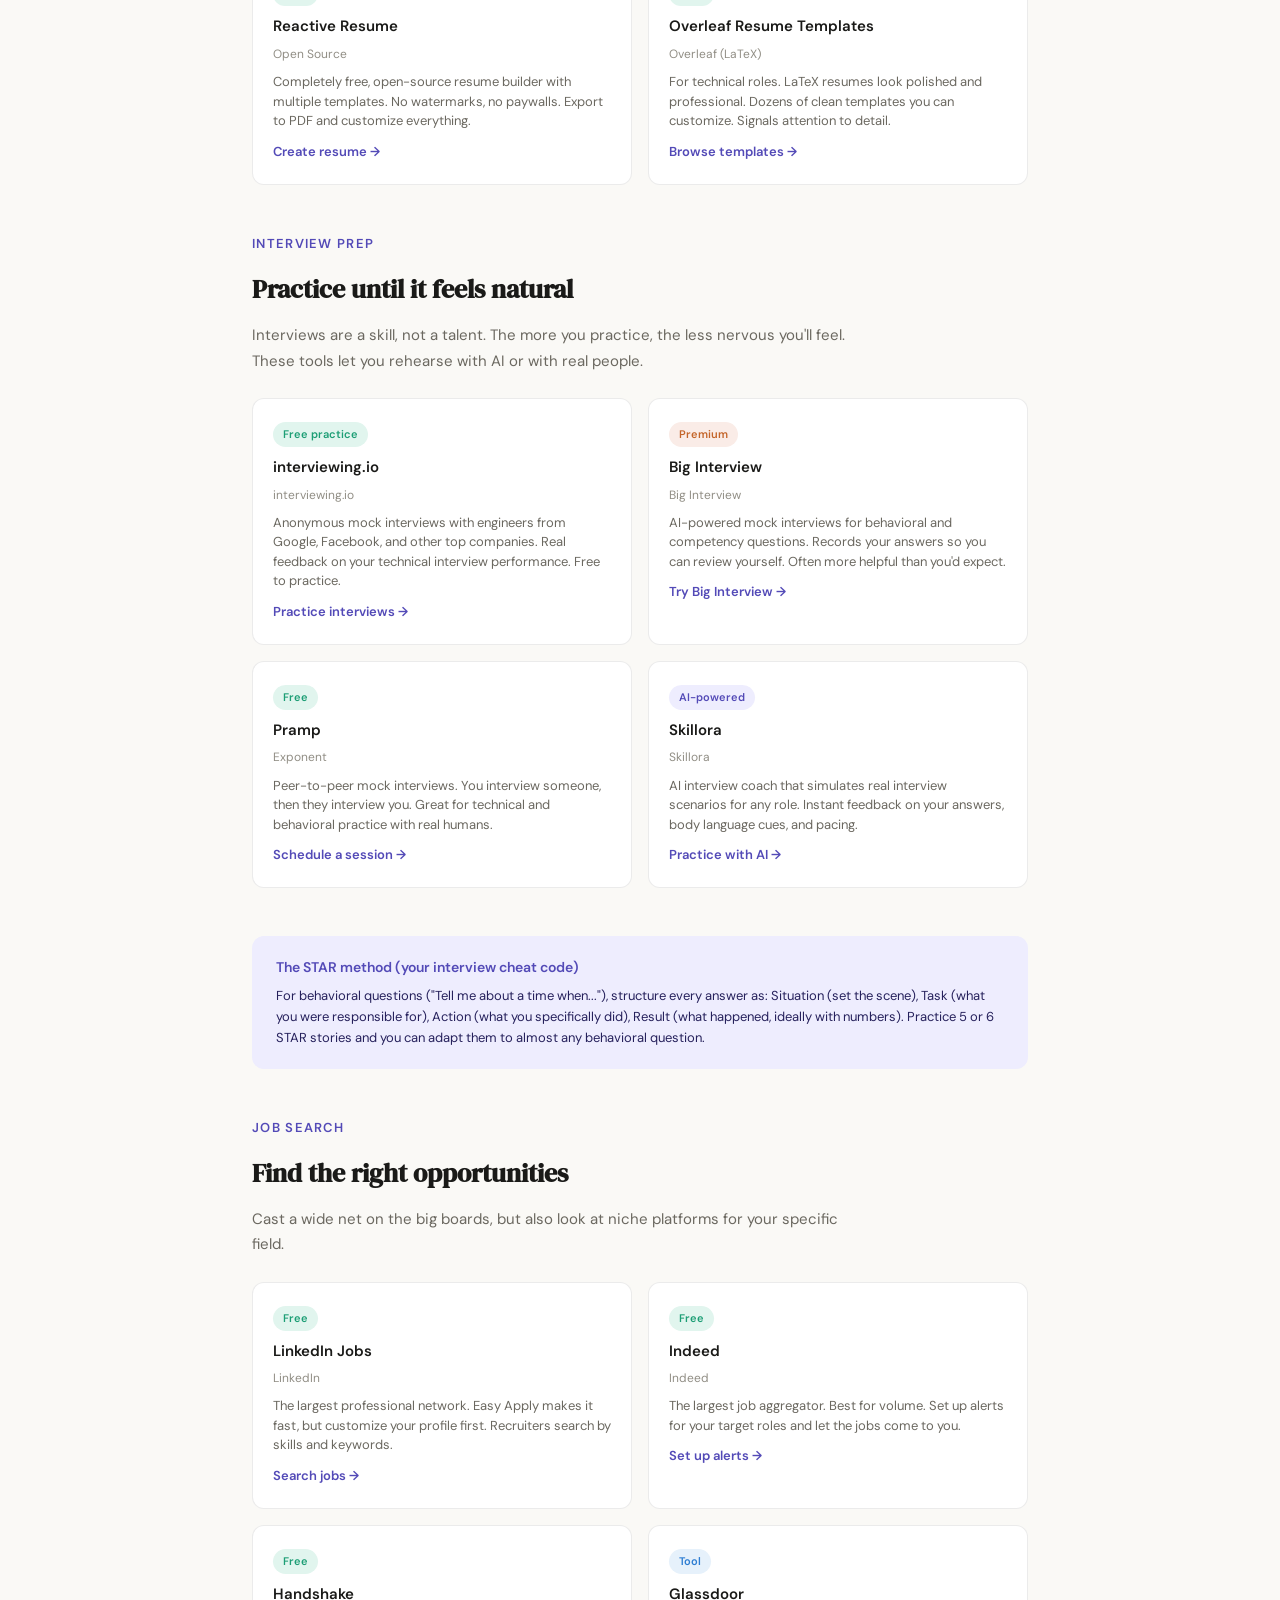
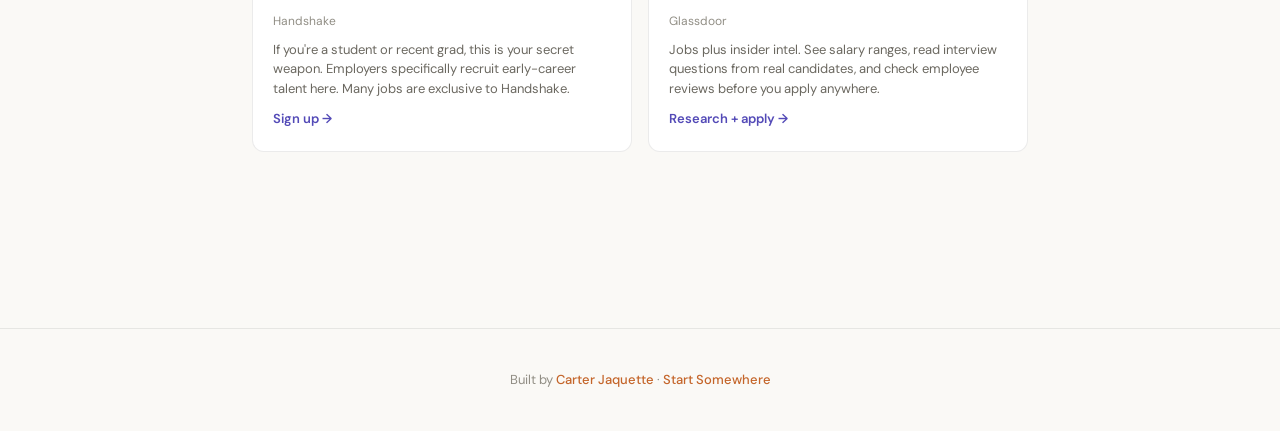
==== commit d03db27f: "Add AI career coach and re-architect job analyzer as production deployment - New ask.html: a Claude-" ====
--- a/apply.html
+++ b/apply.html
@@ -141,7 +141,7 @@
       <a href="apply.html" class="active">Apply</a>
       <a href="skill-explorer-production.html">Skill Explorer</a>
       <a href="job-analyzer.html">Job Analyzer</a>
-      <a href="skill-roulette.html">Skill Roulette</a>
+      <a href="ask.html">Ask AI</a>      <a href="skill-roulette.html">Skill Roulette</a>
       <a href="skill-sprints.html">Skill Sprints</a>
       <a href="skill-map.html">Skill Map</a>
     </div>
@@ -154,7 +154,7 @@
   <a href="apply.html" class="active">Apply</a>
   <a href="skill-explorer-production.html">Skill Explorer</a>
   <a href="job-analyzer.html">Job Analyzer</a>
-  <a href="skill-roulette.html">Skill Roulette</a>
+  <a href="ask.html">Ask AI</a>  <a href="skill-roulette.html">Skill Roulette</a>
   <a href="skill-sprints.html">Skill Sprints</a>
   <a href="skill-map.html">Skill Map</a>
 </div>
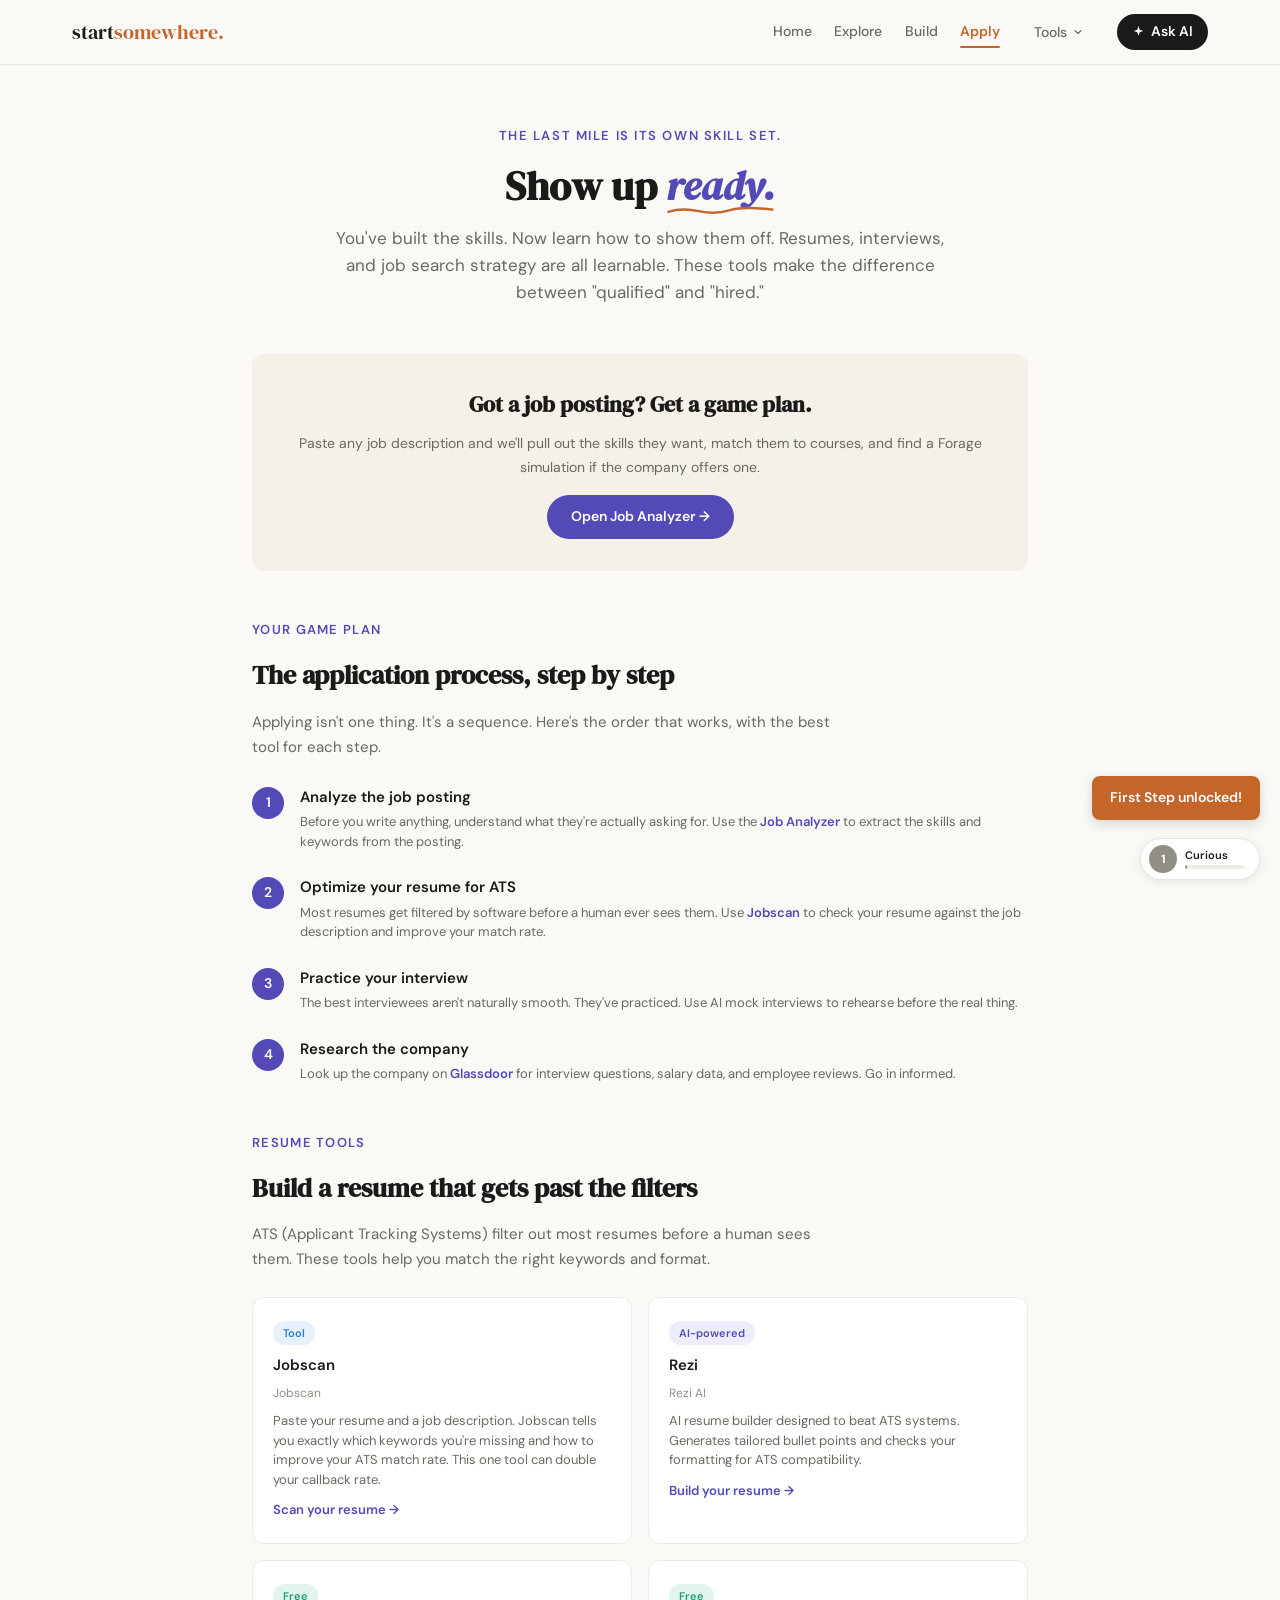
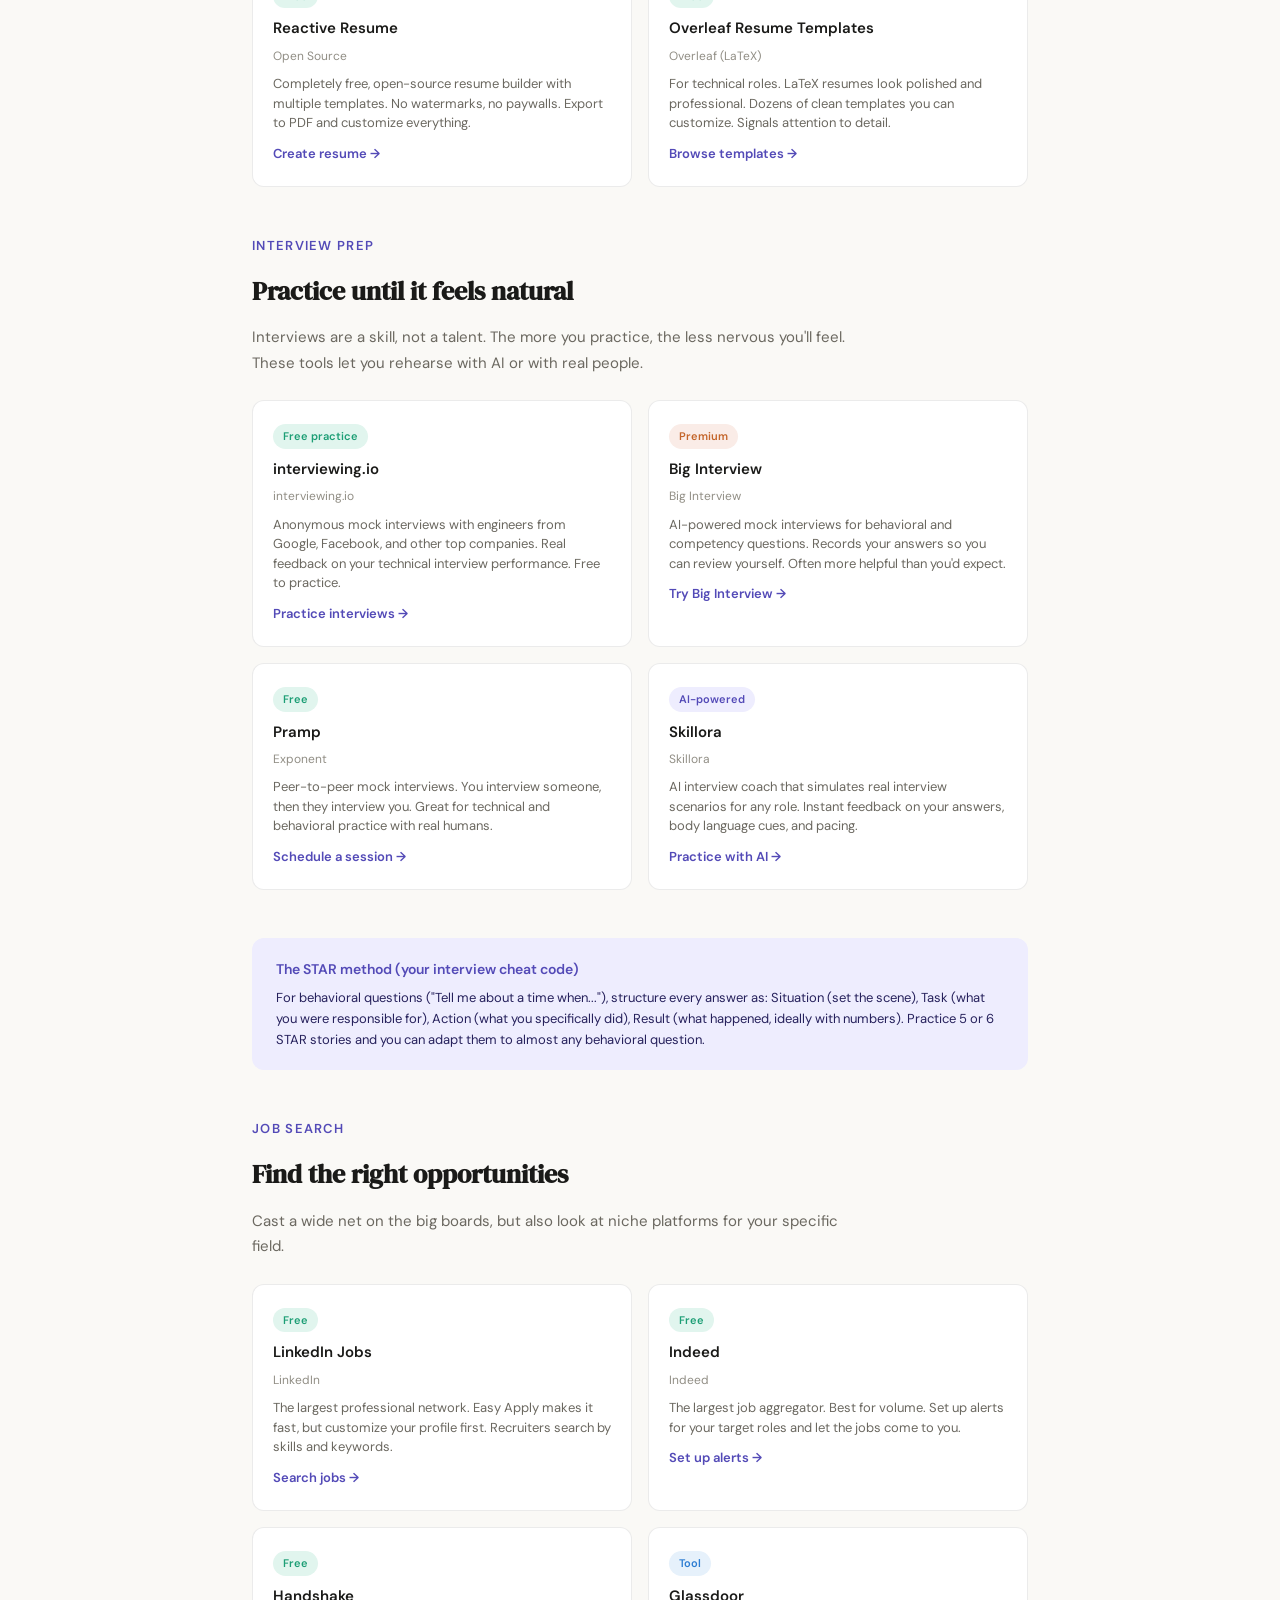
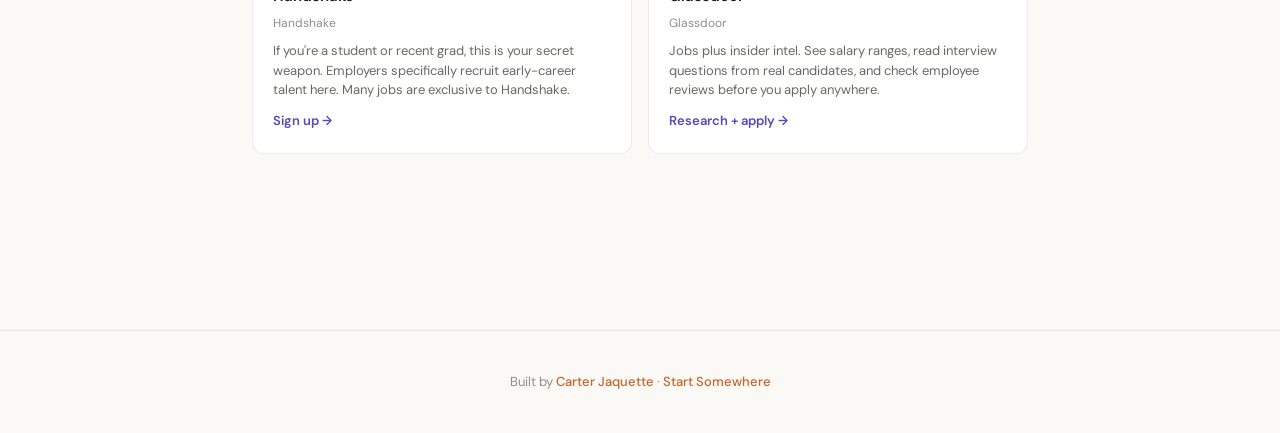
==== commit dc0608c0: "Redesign UI: consolidated nav, icon system, and site-wide motion polish - Replace the overflowing 10" ====
--- a/apply.html
+++ b/apply.html
@@ -127,6 +127,8 @@
 .mobile-menu a:hover, .mobile-menu a.active { color: #C4652A; }
 @media (max-width: 768px) { .nav-hamburger { display: flex; } .nav-links { display: none !important; } }
 </style>
+<link rel="stylesheet" href="ss-theme.css">
+<script src="ss-ui.js" defer></script>
 </head>
 <body>
 
@@ -139,11 +141,17 @@
       <a href="explore.html">Explore</a>
       <a href="build.html">Build</a>
       <a href="apply.html" class="active">Apply</a>
-      <a href="skill-explorer-production.html">Skill Explorer</a>
-      <a href="job-analyzer.html">Job Analyzer</a>
-      <a href="ask.html">Ask AI</a>      <a href="skill-roulette.html">Skill Roulette</a>
-      <a href="skill-sprints.html">Skill Sprints</a>
-      <a href="skill-map.html">Skill Map</a>
+      <div class="nav-tools">
+        <button class="nav-tools-btn" type="button" aria-haspopup="true" aria-expanded="false">Tools <svg class="chev" width="12" height="12" viewBox="0 0 24 24" fill="none" stroke="currentColor" stroke-width="2.2" stroke-linecap="round" stroke-linejoin="round"><path d="M6 9l6 6 6-6"/></svg></button>
+        <div class="nav-tools-menu" role="menu">
+          <a href="skill-explorer-production.html" role="menuitem"><svg width="16" height="16" viewBox="0 0 24 24" fill="none" stroke="currentColor" stroke-width="1.5" stroke-linecap="round" stroke-linejoin="round"><circle cx="11" cy="11" r="7"/><path d="M21 21l-4.3-4.3"/></svg>Skill Explorer</a>
+          <a href="job-analyzer.html" role="menuitem"><svg width="16" height="16" viewBox="0 0 24 24" fill="none" stroke="currentColor" stroke-width="1.5" stroke-linecap="round" stroke-linejoin="round"><path d="M14 2H6a2 2 0 0 0-2 2v16a2 2 0 0 0 2 2h12a2 2 0 0 0 2-2V8z"/><path d="M14 2v6h6"/><path d="M9 13h6M9 17h4"/></svg>Job Analyzer</a>
+          <a href="skill-roulette.html" role="menuitem"><svg width="16" height="16" viewBox="0 0 24 24" fill="none" stroke="currentColor" stroke-width="1.5" stroke-linecap="round" stroke-linejoin="round"><path d="M16 3h5v5"/><path d="M4 20L21 3"/><path d="M21 16v5h-5"/><path d="M15 15l6 6"/><path d="M4 4l5 5"/></svg>Skill Roulette</a>
+          <a href="skill-sprints.html" role="menuitem"><svg width="16" height="16" viewBox="0 0 24 24" fill="none" stroke="currentColor" stroke-width="1.5" stroke-linecap="round" stroke-linejoin="round"><circle cx="12" cy="13" r="8"/><path d="M12 9v4l2.5 2.5"/><path d="M9 2h6"/></svg>Skill Sprints</a>
+          <a href="skill-map.html" role="menuitem"><svg width="16" height="16" viewBox="0 0 24 24" fill="none" stroke="currentColor" stroke-width="1.5" stroke-linecap="round" stroke-linejoin="round"><circle cx="5" cy="6" r="2.2"/><circle cx="19" cy="6" r="2.2"/><circle cx="12" cy="18" r="2.2"/><path d="M7 7.4L10.4 16M17 7.4L13.6 16M7.2 6h9.6"/></svg>Skill Map</a>
+        </div>
+      </div>
+      <a href="ask.html" class="nav-cta"><svg width="13" height="13" viewBox="0 0 24 24" fill="currentColor"><path d="M12 2l1.9 5.7a2 2 0 0 0 1.3 1.3L21 11l-5.8 2a2 2 0 0 0-1.3 1.3L12 20l-1.9-5.7a2 2 0 0 0-1.3-1.3L3 11l5.8-2a2 2 0 0 0 1.3-1.3z"/></svg>Ask AI</a>
     </div>
   </div>
 </nav>
@@ -161,7 +169,7 @@
 
 <div class="page-hero">
   <div class="eyebrow">The last mile is its own skill set.</div>
-  <h1>Show up <em>ready.</em></h1>
+  <h1>Show up <span class="squig"><em>ready.</em><svg viewBox="0 0 200 12" preserveAspectRatio="none" aria-hidden="true"><path d="M4 8 Q 30 2, 60 7 T 116 6 T 196 5"/></svg></span></h1>
   <p>You've built the skills. Now learn how to show them off. Resumes, interviews, and job search strategy are all learnable. These tools make the difference between "qualified" and "hired."</p>
 </div>
 
@@ -173,7 +181,7 @@
     <a href="job-analyzer.html">Open Job Analyzer &#8594;</a>
   </div>
 
-  <div class="section-label">Your game plan</div>
+  <div class="section-label reveal">Your game plan</div>
   <h2 class="section-heading">The application process, step by step</h2>
   <p class="section-desc">Applying isn't one thing. It's a sequence. Here's the order that works, with the best tool for each step.</p>
 
@@ -208,33 +216,33 @@
     </div>
   </div>
 
-  <div class="section-label">Resume tools</div>
+  <div class="section-label reveal">Resume tools</div>
   <h2 class="section-heading">Build a resume that gets past the filters</h2>
   <p class="section-desc">ATS (Applicant Tracking Systems) filter out most resumes before a human sees them. These tools help you match the right keywords and format.</p>
 
-  <div class="resource-grid">
-    <a class="resource-card" href="https://www.jobscan.co/" target="_blank" rel="noopener">
+  <div class="resource-grid" data-reveal-group>
+    <a class="resource-card lift reveal" href="https://www.jobscan.co/" target="_blank" rel="noopener">
       <span class="tag tag-tool">Tool</span>
       <h3>Jobscan</h3>
       <div class="provider">Jobscan</div>
       <p>Paste your resume and a job description. Jobscan tells you exactly which keywords you're missing and how to improve your ATS match rate. This one tool can double your callback rate.</p>
       <span class="arrow">Scan your resume &#8594;</span>
     </a>
-    <a class="resource-card" href="https://www.rezi.ai/" target="_blank" rel="noopener">
+    <a class="resource-card lift reveal" href="https://www.rezi.ai/" target="_blank" rel="noopener">
       <span class="tag tag-ai">AI-powered</span>
       <h3>Rezi</h3>
       <div class="provider">Rezi AI</div>
       <p>AI resume builder designed to beat ATS systems. Generates tailored bullet points and checks your formatting for ATS compatibility.</p>
       <span class="arrow">Build your resume &#8594;</span>
     </a>
-    <a class="resource-card" href="https://rxresu.me/" target="_blank" rel="noopener">
+    <a class="resource-card lift reveal" href="https://rxresu.me/" target="_blank" rel="noopener">
       <span class="tag tag-free">Free</span>
       <h3>Reactive Resume</h3>
       <div class="provider">Open Source</div>
       <p>Completely free, open-source resume builder with multiple templates. No watermarks, no paywalls. Export to PDF and customize everything.</p>
       <span class="arrow">Create resume &#8594;</span>
     </a>
-    <a class="resource-card" href="https://www.overleaf.com/latex/templates/tagged/cv" target="_blank" rel="noopener">
+    <a class="resource-card lift reveal" href="https://www.overleaf.com/latex/templates/tagged/cv" target="_blank" rel="noopener">
       <span class="tag tag-free">Free</span>
       <h3>Overleaf Resume Templates</h3>
       <div class="provider">Overleaf (LaTeX)</div>
@@ -243,33 +251,33 @@
     </a>
   </div>
 
-  <div class="section-label">Interview prep</div>
+  <div class="section-label reveal">Interview prep</div>
   <h2 class="section-heading">Practice until it feels natural</h2>
   <p class="section-desc">Interviews are a skill, not a talent. The more you practice, the less nervous you'll feel. These tools let you rehearse with AI or with real people.</p>
 
-  <div class="resource-grid">
-    <a class="resource-card" href="https://www.interviewing.io/" target="_blank" rel="noopener">
+  <div class="resource-grid" data-reveal-group>
+    <a class="resource-card lift reveal" href="https://www.interviewing.io/" target="_blank" rel="noopener">
       <span class="tag tag-free">Free practice</span>
       <h3>interviewing.io</h3>
       <div class="provider">interviewing.io</div>
       <p>Anonymous mock interviews with engineers from Google, Facebook, and other top companies. Real feedback on your technical interview performance. Free to practice.</p>
       <span class="arrow">Practice interviews &#8594;</span>
     </a>
-    <a class="resource-card" href="https://www.biginterview.com/" target="_blank" rel="noopener">
+    <a class="resource-card lift reveal" href="https://www.biginterview.com/" target="_blank" rel="noopener">
       <span class="tag tag-premium">Premium</span>
       <h3>Big Interview</h3>
       <div class="provider">Big Interview</div>
       <p>AI-powered mock interviews for behavioral and competency questions. Records your answers so you can review yourself. Often more helpful than you'd expect.</p>
       <span class="arrow">Try Big Interview &#8594;</span>
     </a>
-    <a class="resource-card" href="https://www.pramp.com/" target="_blank" rel="noopener">
+    <a class="resource-card lift reveal" href="https://www.pramp.com/" target="_blank" rel="noopener">
       <span class="tag tag-free">Free</span>
       <h3>Pramp</h3>
       <div class="provider">Exponent</div>
       <p>Peer-to-peer mock interviews. You interview someone, then they interview you. Great for technical and behavioral practice with real humans.</p>
       <span class="arrow">Schedule a session &#8594;</span>
     </a>
-    <a class="resource-card" href="https://www.skillora.ai/" target="_blank" rel="noopener">
+    <a class="resource-card lift reveal" href="https://www.skillora.ai/" target="_blank" rel="noopener">
       <span class="tag tag-ai">AI-powered</span>
       <h3>Skillora</h3>
       <div class="provider">Skillora</div>
@@ -283,33 +291,33 @@
     <p>For behavioral questions ("Tell me about a time when..."), structure every answer as: Situation (set the scene), Task (what you were responsible for), Action (what you specifically did), Result (what happened, ideally with numbers). Practice 5 or 6 STAR stories and you can adapt them to almost any behavioral question.</p>
   </div>
 
-  <div class="section-label">Job search</div>
+  <div class="section-label reveal">Job search</div>
   <h2 class="section-heading">Find the right opportunities</h2>
   <p class="section-desc">Cast a wide net on the big boards, but also look at niche platforms for your specific field.</p>
 
-  <div class="resource-grid">
-    <a class="resource-card" href="https://www.linkedin.com/jobs/" target="_blank" rel="noopener">
+  <div class="resource-grid" data-reveal-group>
+    <a class="resource-card lift reveal" href="https://www.linkedin.com/jobs/" target="_blank" rel="noopener">
       <span class="tag tag-free">Free</span>
       <h3>LinkedIn Jobs</h3>
       <div class="provider">LinkedIn</div>
       <p>The largest professional network. Easy Apply makes it fast, but customize your profile first. Recruiters search by skills and keywords.</p>
       <span class="arrow">Search jobs &#8594;</span>
     </a>
-    <a class="resource-card" href="https://www.indeed.com/" target="_blank" rel="noopener">
+    <a class="resource-card lift reveal" href="https://www.indeed.com/" target="_blank" rel="noopener">
       <span class="tag tag-free">Free</span>
       <h3>Indeed</h3>
       <div class="provider">Indeed</div>
       <p>The largest job aggregator. Best for volume. Set up alerts for your target roles and let the jobs come to you.</p>
       <span class="arrow">Set up alerts &#8594;</span>
     </a>
-    <a class="resource-card" href="https://joinhandshake.com/" target="_blank" rel="noopener">
+    <a class="resource-card lift reveal" href="https://joinhandshake.com/" target="_blank" rel="noopener">
       <span class="tag tag-free">Free</span>
       <h3>Handshake</h3>
       <div class="provider">Handshake</div>
       <p>If you're a student or recent grad, this is your secret weapon. Employers specifically recruit early-career talent here. Many jobs are exclusive to Handshake.</p>
       <span class="arrow">Sign up &#8594;</span>
     </a>
-    <a class="resource-card" href="https://www.glassdoor.com/" target="_blank" rel="noopener">
+    <a class="resource-card lift reveal" href="https://www.glassdoor.com/" target="_blank" rel="noopener">
       <span class="tag tag-tool">Tool</span>
       <h3>Glassdoor</h3>
       <div class="provider">Glassdoor</div>
--- a/ss-theme.css
+++ b/ss-theme.css
@@ -0,0 +1,148 @@
+/* Start Somewhere - shared visual theme (editorial + warm studio hybrid).
+   Loaded by every page after its inline styles; page styles stay untouched,
+   this layer adds the nav dropdown, icons, motion, and hover polish. */
+
+:root {
+  --ss-bg: #FAF9F6;
+  --ss-warm: #F5F0E8;
+  --ss-ink: #1A1A18;
+  --ss-muted: #6B6860;
+  --ss-soft: #918E85;
+  --ss-accent: #C4652A;
+  --ss-accent-hover: #A8521F;
+  --ss-teal: #1D9E75;
+  --ss-purple: #534AB7;
+  --ss-gold: #E8B04B;
+  --ss-border: #E8E4DC;
+  --ss-card: #FFFFFF;
+  --ss-serif: 'DM Serif Display', Georgia, serif;
+  --ss-sans: 'DM Sans', -apple-system, sans-serif;
+}
+
+/* ---------- Nav: consolidated Tools dropdown + Ask AI pill ---------- */
+
+.nav-links { gap: 1.4rem !important; }
+.nav-links > a { position: relative; white-space: nowrap; }
+.nav-links > a:not(.nav-cta)::after {
+  content: ''; position: absolute; left: 0; bottom: -4px; height: 2px; width: 100%;
+  background: var(--ss-accent); border-radius: 1px;
+  transform: scaleX(0); transform-origin: left; transition: transform 0.22s ease;
+}
+.nav-links > a:not(.nav-cta):hover::after,
+.nav-links > a.active:not(.nav-cta)::after { transform: scaleX(1); }
+
+.nav-tools { position: relative; display: flex; align-items: center; }
+.nav-tools-btn {
+  display: inline-flex; align-items: center; gap: 5px;
+  background: none; border: 1px solid transparent; cursor: pointer;
+  font-family: var(--ss-sans); font-size: 14px; font-weight: 500;
+  color: var(--ss-muted); padding: 4px 10px; border-radius: 999px;
+  transition: color 0.2s, border-color 0.2s, background 0.2s;
+}
+.nav-tools-btn:hover { color: var(--ss-ink); border-color: var(--ss-border); }
+.nav-tools-btn.active { color: var(--ss-accent); }
+.nav-tools-btn .chev { transition: transform 0.2s ease; }
+.nav-tools.open .nav-tools-btn .chev { transform: rotate(180deg); }
+.nav-tools-menu {
+  position: absolute; top: calc(100% + 10px); left: 50%; transform: translateX(-50%) translateY(-6px);
+  min-width: 208px; background: var(--ss-card); border: 1px solid var(--ss-border);
+  border-radius: 14px; padding: 8px; box-shadow: 0 12px 32px rgba(26,26,24,0.10);
+  opacity: 0; visibility: hidden; transition: opacity 0.18s ease, transform 0.18s ease, visibility 0.18s;
+  z-index: 200;
+}
+.nav-tools.open .nav-tools-menu { opacity: 1; visibility: visible; transform: translateX(-50%) translateY(0); }
+.nav-tools-menu a {
+  display: flex; align-items: center; gap: 10px;
+  padding: 9px 12px; border-radius: 9px; text-decoration: none;
+  font-size: 13.5px; font-weight: 500; color: var(--ss-muted);
+  transition: background 0.15s, color 0.15s;
+}
+.nav-tools-menu a:hover { background: var(--ss-warm); color: var(--ss-ink); }
+.nav-tools-menu a.active { color: var(--ss-accent); background: rgba(196,101,42,0.07); }
+.nav-tools-menu a svg { flex: none; }
+
+.nav-cta {
+  background: var(--ss-ink); color: #fff !important; border-radius: 999px;
+  padding: 6px 15px !important; font-weight: 600 !important;
+  display: inline-flex; align-items: center; gap: 6px;
+  transition: background 0.2s, transform 0.15s;
+}
+.nav-cta:hover { background: var(--ss-accent); transform: translateY(-1px); }
+.nav-cta.active { background: var(--ss-accent); }
+.nav-cta svg { flex: none; }
+
+/* ---------- Motion: scroll reveals (respects reduced motion) ---------- */
+
+.reveal { opacity: 0; transform: translateY(18px); transition: opacity 0.6s ease, transform 0.6s ease; transition-delay: var(--d, 0s); }
+.reveal.in { opacity: 1; transform: none; }
+@media (prefers-reduced-motion: reduce) {
+  .reveal { opacity: 1; transform: none; transition: none; }
+  .tick-track { animation: none !important; }
+}
+
+/* ---------- Cards: hover lift ---------- */
+
+.lift { transition: transform 0.25s ease, box-shadow 0.25s ease, border-color 0.25s ease; }
+.lift:hover { transform: translateY(-4px); box-shadow: 0 14px 30px rgba(26,26,24,0.08); border-color: rgba(196,101,42,0.35) !important; }
+
+/* ---------- Editorial: ghost numerals, icon chips, rules ---------- */
+
+.ghost-num {
+  font-family: var(--ss-serif); font-size: 54px; line-height: 0.9;
+  color: rgba(196,101,42,0.16); user-select: none;
+}
+.ghost-num.teal { color: rgba(29,158,117,0.16); }
+.ghost-num.purple { color: rgba(83,74,183,0.16); }
+
+.icon-chip {
+  width: 38px; height: 38px; border-radius: 11px;
+  display: inline-flex; align-items: center; justify-content: center;
+  background: rgba(196,101,42,0.09); color: var(--ss-accent);
+}
+.icon-chip.teal { background: rgba(29,158,117,0.10); color: var(--ss-teal); }
+.icon-chip.purple { background: rgba(83,74,183,0.10); color: var(--ss-purple); }
+.icon-chip.gold { background: rgba(232,176,75,0.16); color: #A97817; }
+.icon-chip svg { width: 19px; height: 19px; }
+
+.rule { width: 44px; height: 2px; background: var(--ss-accent); border-radius: 1px; opacity: 0.85; }
+
+.link-und { text-decoration: none; background-image: linear-gradient(currentColor, currentColor); background-size: 0% 1.5px; background-repeat: no-repeat; background-position: left bottom; transition: background-size 0.25s ease; padding-bottom: 2px; }
+.link-und:hover { background-size: 100% 1.5px; }
+
+/* ---------- Warm studio: squiggle underline + skill ticker ---------- */
+
+.squig { position: relative; display: inline-block; }
+.squig svg { position: absolute; left: 0; right: 0; bottom: -0.14em; width: 100%; height: 0.22em; overflow: visible; }
+.squig svg path { stroke: var(--ss-accent); stroke-width: 3.2; fill: none; stroke-linecap: round; }
+
+.tick-strip {
+  overflow: hidden; border-top: 1px solid var(--ss-border); border-bottom: 1px solid var(--ss-border);
+  background: var(--ss-card); padding: 13px 0; position: relative;
+}
+.tick-strip::before, .tick-strip::after {
+  content: ''; position: absolute; top: 0; bottom: 0; width: 70px; z-index: 2; pointer-events: none;
+}
+.tick-strip::before { left: 0; background: linear-gradient(90deg, var(--ss-bg), transparent); }
+.tick-strip::after { right: 0; background: linear-gradient(270deg, var(--ss-bg), transparent); }
+.tick-track { display: flex; gap: 2.4rem; width: max-content; animation: ss-tick 46s linear infinite; }
+.tick-strip:hover .tick-track { animation-play-state: paused; }
+.tick-track span {
+  font-size: 13.5px; font-weight: 500; color: var(--ss-soft); white-space: nowrap;
+  display: inline-flex; align-items: center; gap: 2.4rem;
+}
+.tick-track span::after { content: ''; width: 5px; height: 5px; border-radius: 50%; background: var(--ss-accent); opacity: 0.45; }
+@keyframes ss-tick { to { transform: translateX(-50%); } }
+
+/* ---------- Buttons: subtle press ---------- */
+
+button, .btn { transition: transform 0.12s ease; }
+button:active, .btn:active { transform: scale(0.985); }
+
+/* ---------- Focus visibility ---------- */
+
+a:focus-visible, button:focus-visible { outline: 2px solid var(--ss-accent); outline-offset: 3px; border-radius: 4px; }
+
+@media (max-width: 768px) {
+  .nav-tools { display: none; }
+  .nav-cta { display: none !important; }
+}
